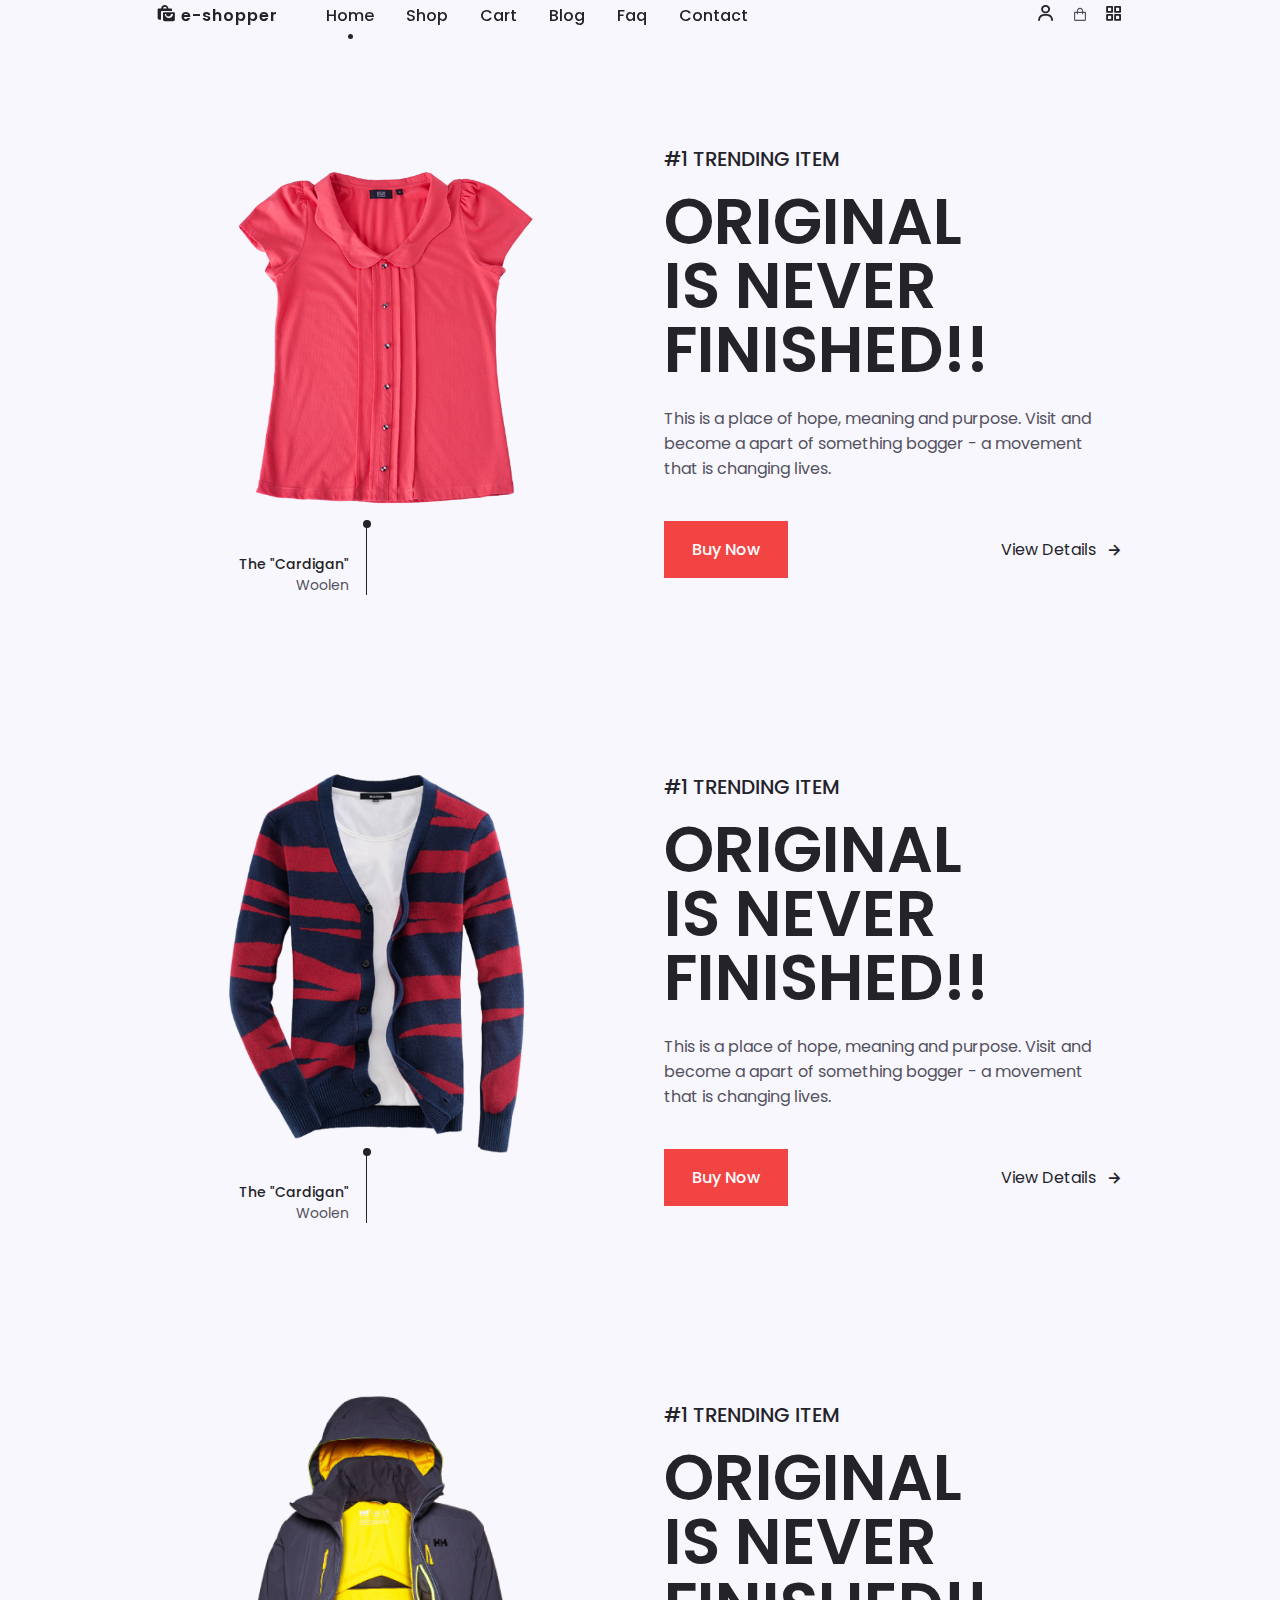
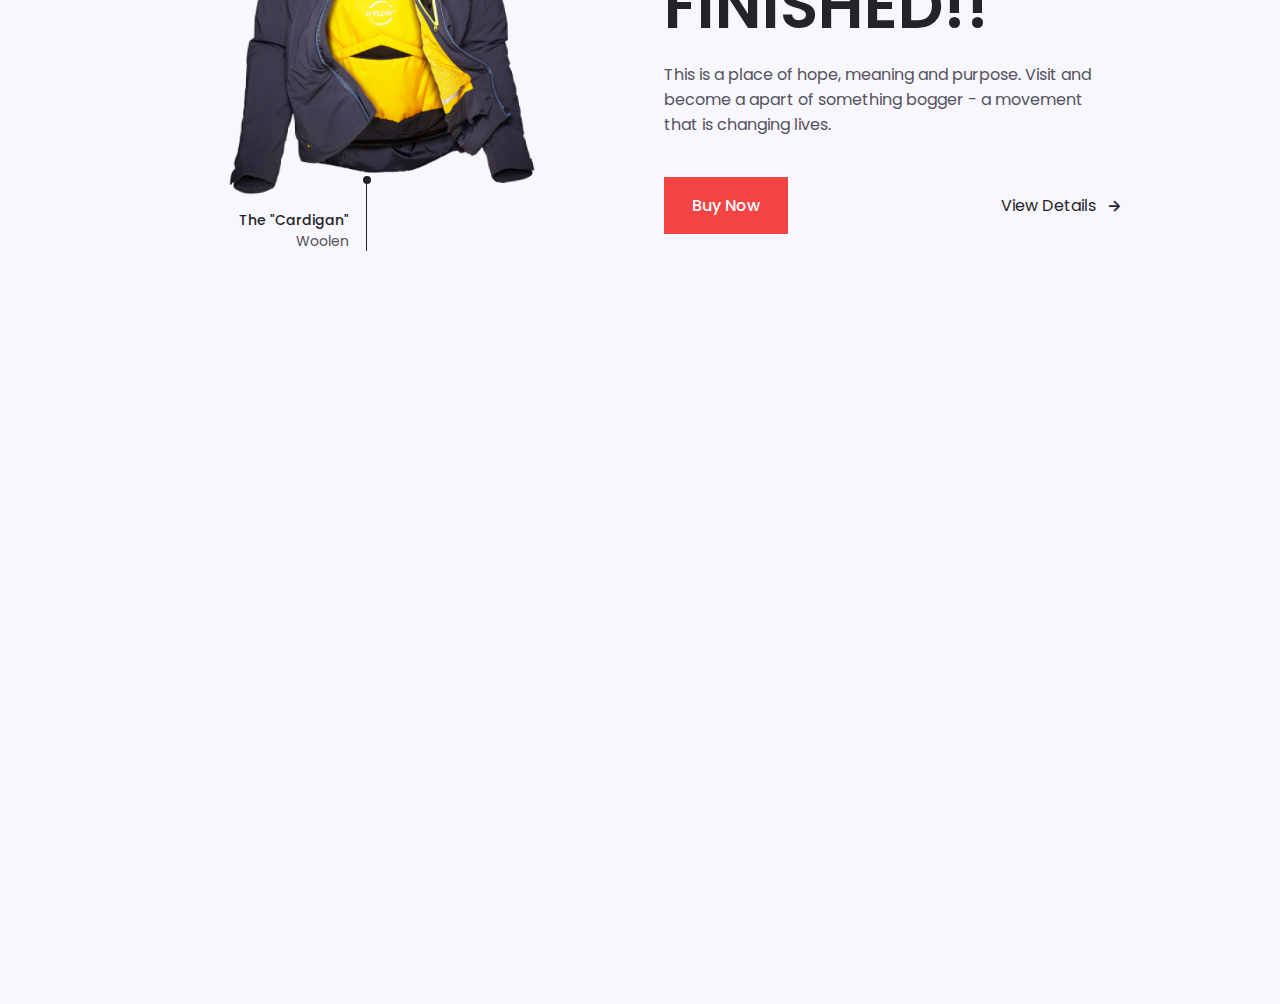
==== index.html @ 01d01595 "Initial commit" ====
<!DOCTYPE html>
<html lang="en">
<head>
    <meta charset="UTF-8">
    <meta http-equiv="X-UA-Compatible" content="IE=edge">
    <meta name="viewport" content="width=device-width, initial-scale=1.0">

    <!--=============== BOXICONS ===============-->
    <link rel="stylesheet" href="https://cdn.jsdelivr.net/npm/boxicons@latest/css/boxicons.min.css">

    <!--=============== SWIPER CSS ===============-->
    <link rel="stylesheet" href="./css/swiper-bundle.min.css">

    <!--=============== CSS ===============-->
    <link rel="stylesheet" href="css/style.css">
    <link rel="stylesheet" href="css/colors/color-1.css">

    <title>Responsive e-commerce website - Crypticalcoder</title>
</head>
<body>
    <!--=============== HEADER ===============-->
    <header class="header" id="header">
        <nav class="nav container">
            <a href="index.html" class="nav__logo">
                <i class="bx bxs-shopping-bags nav__logo-icon"></i> e-shopper
            </a>

            <div class="nav__menu" id="nav-menu">
                <ul class="nav__list">
                    <li class="nav__item">
                        <a href="index.html" class="nav__link active-link">Home</a>
                    </li>

                    <li class="nav__item">
                        <a href="shop.html" class="nav__link">Shop</a>
                    </li>

                    <li class="nav__item">
                        <a href="cart.html" class="nav__link">Cart</a>
                    </li>

                    <li class="nav__item">
                        <a href="blog.html" class="nav__link">Blog</a>
                    </li>

                    <li class="nav__item">
                        <a href="faq.html" class="nav__link">Faq</a>
                    </li>

                    <li class="nav__item">
                        <a href="contact.html" class="nav__link">Contact</a>
                    </li>
                </ul>
            </div>

            <div class="nav__btns">
                <div class="login__toggle" id="Login-toggle">
                    <i class="bx bx-user"></i>
                </div>

                <div class="login__shop" id="cart-shop">
                    <i class="bx bx-shopping-bag"></i>
                </div>

                <div class="nav__toggle" id="nav-toggle">
                    <i class="bx bx-grid-alt"></i>
                </div>
            </div>
        </nav>
    </header>

    <!--=============== CART ===============-->
    <div class="cart" id="cart">
        <i class="bx bx-x cart__close"></i>
        
        <h2 class="cart__title-center">My Cart</h2>

        <div class="cart__container">
            <article class="cart__card">
                <div class="cart__box">
                    <img src="./assets/img/cart-1.png" alt="" class="cart__img">
                </div>

                <div class="cart__details">
                    <h3 class="cart__title">Windbreaker</h3>
                    <span class="cart__price">$12</span>

                    <div class="cart__amount">
                        <div class="cart__amount-content">
                            <span class="cart__amount-box">
                                <i class="bx bx-minus"></i>
                            </span>

                            <span class="cart__amount-number">1</span>

                            <span class="cart__amount-box">
                                <i class="bx bx-minus"></i>
                            </span>
                        </div>

                        <i class="bx bx-trash-alt cart__amount-trash"></i>
                    </div>
                </div>
            </article>

            <article class="cart__card">
                <div class="cart__box">
                    <img src="./images/slide-2.png" alt="" class="cart__img">
                </div>

                <div class="cart__details">
                    <h3 class="cart__title">Cardigan Hoodie</h3>
                    <span class="cart__price">$16</span>

                    <div class="cart__amount">
                        <div class="cart__amount-content">
                            <span class="cart__amount-box">
                                <i class="bx bx-minus"></i>
                            </span>

                            <span class="cart__amount-number">1</span>

                            <span class="cart__amount-box">
                                <i class="bx bx-minus"></i>
                            </span>
                        </div>

                        <i class="bx bx-trash-alt cart__amount-trash"></i>
                    </div>
                </div>
            </article>

            <article class="cart__card">
                <div class="cart__box">
                    <img src="images/cart-3.png" alt="" class="cart__img">
                </div>

                <div class="cart__details">
                    <h3 class="cart__title">Cartoon</h3>
                    <span class="cart__price">$10</span>

                    <div class="cart__amount">
                        <div class="cart__amount-content">
                            <span class="cart__amount-box">
                                <i class="bx bx-minus"></i>
                            </span>

                            <span class="cart__amount-number">1</span>

                            <span class="cart__amount-box">
                                <i class="bx bx-minus"></i>
                            </span>
                        </div>

                        <i class="bx bx-trash-alt cart__amount-trash"></i>
                    </div>
                </div>
            </article>
        </div>

        <div class="cart__prices">
            <span class="cart__prices-item">3 item</span>
            <span class="cart__prices-total">$38</span>
        </div>
    </div>

    <!--=============== LOGIN ===============-->
    <div class="login" id="login">
        <i class="bx bx-x login__close" id="login-close"></i>

        <h2 class="login__title">Login</h2>

        <form action="" class="login__form grid">
            <div class="login__content">
                <label for="" class="login__label">Email</label>
                <input type="email" class="login__input">
            </div>

            <div class="login__content">
                <label for="" class="login__label">Password</label>
                <input type="password" class="login__input">
            </div>

            <div>
                <a href="" class="button">Sign in</a>
            </div>

            <div>
                <p class="signup">Not a Member? <a href="registration.html">Sign up now</a></p>
            </div>
        </form>
    </div>

    <!--=============== MAIN ===============-->
    <main class="main">
        <!--=============== HOME ===============-->
        <section class="home container">
            <div class="swiper home-swiper">
                <div class="swiper-wrapper">
                    <!-- HOME SWIPER -->
                    <section class="swiper-slide">
                        <div class="home__content grid">
                            <div class="home__group">
                                <img src="./images/slide-1.png" alt="" class="home__img">
                                <div class="home__indicator"></div>

                                <div class="home__details-img">
                                    <h4 class="home__details-title">The "Cardigan"</h4>
                                    <span class="home__details-subtitle">Woolen</span>
                                </div>
                            </div>
                            <div class="home__data">
                                <h3 class="home__subtitle">#1 TRENDING ITEM</h3>
                                <h1 class="home__title">ORIGINAL <br>IS NEVER <br> FINISHED!!</h1>
                                <p class="home__description">This is a place of hope, meaning and purpose. Visit and become a apart of something bogger - a movement that is changing lives.</p>

                                <div class="home__buttons">
                                    <a href="details.html" class="button">Buy Now</a>
                                    <a href="details.html" class="button--link button--flex">View Details <i class="bx bx-right-arrow-alt button__icon"></i></a>
                                </div>
                            </div>
                        </div>
                    </section>

                    <section class="swiper-slide">
                      <div class="home__content grid">
                          <div class="home__group">
                              <img src="./images/slide-2.png" alt="" class="home__img">
                              <div class="home__indicator"></div>

                              <div class="home__details-img">
                                  <h4 class="home__details-title">The "Cardigan"</h4>
                                  <span class="home__details-subtitle">Woolen</span>
                              </div>
                          </div>
                          <div class="home__data">
                              <h3 class="home__subtitle">#1 TRENDING ITEM</h3>
                              <h1 class="home__title">ORIGINAL <br>IS NEVER <br> FINISHED!!</h1>
                              <p class="home__description">This is a place of hope, meaning and purpose. Visit and become a apart of something bogger - a movement that is changing lives.</p>

                              <div class="home__buttons">
                                  <a href="details.html" class="button">Buy Now</a>
                                  <a href="details.html" class="button--link button--flex">View Details <i class="bx bx-right-arrow-alt button__icon"></i></a>
                              </div>
                          </div>
                      </div>
                  </section>

                  <section class="swiper-slide">
                    <div class="home__content grid">
                        <div class="home__group">
                            <img src="./images/slide-3.png" alt="" class="home__img">
                            <div class="home__indicator"></div>

                            <div class="home__details-img">
                                <h4 class="home__details-title">The "Cardigan"</h4>
                                <span class="home__details-subtitle">Woolen</span>
                            </div>
                        </div>
                        <div class="home__data">
                            <h3 class="home__subtitle">#1 TRENDING ITEM</h3>
                            <h1 class="home__title">ORIGINAL <br>IS NEVER <br> FINISHED!!</h1>
                            <p class="home__description">This is a place of hope, meaning and purpose. Visit and become a apart of something bogger - a movement that is changing lives.</p>

                            <div class="home__buttons">
                                <a href="details.html" class="button">Buy Now</a>
                                <a href="details.html" class="button--link button--flex">View Details <i class="bx bx-right-arrow-alt button__icon"></i></a>
                            </div>
                        </div>
                    </div>
                </section>
                </div>
              </div>
        </section>

        <!--=============== DISCOUNT ===============-->
        <section class="discount section">

        </section>

        <!--=============== NEW ARRIVALS ===============-->
        <section class="new section">
            
        </section>

        <!--=============== STEPS ===============-->
        <section class="steps section container">
            
        </section>

        <!--=============== NEWSLETTER ===============-->
        <section class="newsletter section">
            
        </section>
    </main>

    <!--=============== FOOTER ===============-->
    <footer class="footer section">
        
    </footer>

    <!--=============== SCROLL UP ===============-->

    <!--=============== STYLE SWITCHER ===============-->

    <!--=============== SWIPER JS ===============-->
    <script src="./js/swiper-bundle.min.js"></script>

    <!--=============== JS ===============-->
    <script src="js/main.js"></script>
</body>
</html>
---- css/style.css ----
/*=============== GOOGLE FONTS ===============*/
@import url('https://fonts.googleapis.com/css2?family=Poppins:wght@400;500;600;900&display=swap');

/*=============== VARIABLES CSS ===============*/
:root {
    --header-height: 3.5rem;

    /*========== Colors ==========*/
    --title-color: hsl(250, 8%, 15%);
    --text-color: hsl(250, 8%, 35%);
    --body-color: hsl(250, 60%, 98%);
    --container-color: #fff;
    --shadow: hsla(0, 0%, 15%, .1);
    --scroll-bar-color: hsl(250, 12%, 90%);
    --scroll-thumb-color: hsl(250, 12%, 80%);

    /*========== Font and typography ==========*/
    --body-font: 'Poppins', sans-serif;
    --biggest-font-size: 4rem;
    --h1-font-size: 2.25rem;
    --h2-font-size: 1.5rem;
    --h3-font-size: 1.25rem;
    --normal-font-size: 1rem;
    --small-font-size: .875rem;
    --smaller-font-size: .813rem;

    /*========== Font weight ==========*/
    --font-medium: 500;
    --font-bold: 600;

    /*========== Margenes Bottom ==========*/
    --mb-0-5: .5rem;
    --mb-0-75: .75rem;
    --mb-1: 1rem;
    --mb-1-5: 1.5rem;
    --mb-2: 2rem;
    --mb-2-5: 2.5rem;
    --mb-3: 3rem;

    /*========== z index ==========*/
    --z-tooltip: 10;
    --z-fixed: 100;
}

/* Responsive typography */
@media screen and (max-width: 992px) {
    :root {
        --biggest-font-size: 2rem;
        --h1-font-size: 1.5rem;
        --h2-font-size: 1.25rem;
        --h3-font-size: 1rem;
        --normal-font-size: .938rem;
        --small-font-size: .813rem;
        --smaller-font-size: .75rem;
    }
}

/*=============== BASE ===============*/
* {
    box-sizing: border-box;
    margin: 0;
    padding: 0;
}

html {
    scroll-behavior: smooth;
}

body,
button,
input {
    font-family: var(--body-font);
    font-size: var(--normal-font-size);
}

body {
    background-color: var(--body-color);
    color: var(--text-color);
}

h1, h2, h3, h4 {
    color: var(--title-color);
    font-weight: var(--font-medium);
}

ul {
    list-style: none;
}

a {
    text-decoration: none;
}

img {
    max-width: 100%;
    height: auto;
}

button {
    cursor: pointer;
}

button,
input {
    border: none;
    outline: none;
}

/*=============== REUSABLE CSS CLASSES ===============*/
.section {
    padding: 7rem 0 2rem;
}

.section__title,
.breadcrumb__title {
    font-size: var(--h1-font-size);
}

.section__title,
.breadcrumb__subtitle {
    margin-bottom: var(--mb-3);
}

.section__title,
.breadcrumb__title,
.breadcrumb__subtitle {
    text-align: center;
}

/*=============== LAYOUT ===============*/
.container {
    max-width: 968px;
    margin-left: auto;
    margin-right: auto;
}

.grid {
    display: grid;
}

/*=============== HEADER SECTION ===============*/
.header {
    width: 100%;
    background:transparent;
    position: fixed;
    top: 0;
    left: 0;
    z-index: var(--z-fixed);
}

/*=============== NAV ===============*/
.nav {
    height: calc(var --header-height) + 1.5rem;
    display: flex;
    justify-content: space-between;
    align-items: center;
    column-gap: 3rem;
}
.login__toggle,
.nav__logo,
.nav__toggle,
.nav__shop {
    color: var(--title-color);
}
.nav__logo {
    text-transform: lowercase;
    font-weight: var(--font-bold);
    letter-spacing: 1px;
    display: inline-flex;
    column-gap: .25rem;
}
.nav__logo-icon {
    font-size: 1.25rem;
}
.nav__btns {
    display: flex;
    align-items: center;
    column-gap: 1rem;
    margin-left: auto;
}
.nav__toggle,
.login__toggle,
.nav__shop {
    font-size: 1.25rem;
    cursor: pointer;
}
.nav__list {
    display: flex;
    align-items: center;
    column-gap: 2rem;
}
.nav__link {
    color: var(--title-color);
    font-weight: var(--font-medium);
    font-size: var(--normal-font-size);
}
.nav__link:hover {
    color: var(--first-color);
    
}

/* Change background header */


/* Active link */
.active-link {
    position: relative;
}
.active-link::before {
    content: "";
    position: absolute;
    bottom: -.75rem;
    left: 45%;
    width: 5px;
    height: 5px;
    background: var(--title-color);
    border-radius: 50%;
}

/*=============== MAIN ===============*/
/*========== HOME SECTION ==========*/
.home__content {
    padding: 9rem 0 2rem;
    grid-template-columns: repeat(2, 1fr);
    column-gap: 3rem;
}
.home__group {
    display: grid;
    position: relative;
    padding-top: 2rem;
}
.home__img {
    height: 420px;
    transform: translateY(-3rem);
    justify-self: center;
}

.home__indicator {
    width: 8px;
    height: 8px;
    background: var(--title-color);
    border-radius: 50%;
    position: absolute;
    bottom: 15%;
    left: 45%;
}
.home__indicator::after {
    content: "";
    position: absolute;
    width: 1px;
    height: 75px;
    background: var(--title-color);
    top: 0;
    right: 45%;
}

.home__details-img {
    position:absolute;
    bottom: 0;
    right:58%;
}
.home__details-title,
.home__details-subtitle {
    display: block;
    font-size: var(--small-font-size);
    text-align: right;
}
.home__subtitle {
    font-size: var(--h3-font-size);
    text-transform: uppercase;
    margin-bottom: var(--mb-1);
}

.home__title {
    font-size: var(--biggest-font-size);
    font-weight: var(--font-bold);
    line-height: 100%;
    margin-bottom: var(--mb-1-5);
}

.home__description {
    margin-bottom: var(--mb-2-5);
    padding-right: 2rem;
}

.home__buttons {
    display: flex;
    justify-content: space-between;
}
/* Swiper Class */



/*=============== BUTTONS ===============*/
.button {
    display: inline-block;
    background: var(--first-color);
    color: #fff;
    padding: 1rem 1.75rem;
    font-weight: var(--font-medium);
    transition: .3s;
}

.button:hover {
    background: var(--first-color-alt);
}
.button__icon {
    font-size: 1.25rem;
}

.button--link {
    color: var(--title-color);
}
.button--flex {
    display: inline-flex;
    align-items: center;
    column-gap: .5rem;
}

/*========== DISCOUNT SECTION ==========*/



/*========== NEW ARRIVALS SECTION ==========*/


/*========== STEPS SECTION ==========*/


/*========== NEWSLETTER SECTION ==========*/


/*=============== SHOP PAGE ===============*/


/*=============== PAGINATION ===============*/


/*=============== DETAILS PAGE ===============*/


/*=============== ABOUT PAGE ===============*/


/*=============== BLOG PAGE ===============*/


/*=============== CART PAGE ===============*/


/*=============== FAQ PAGE ===============*/


/*Rotate icon, change color of titles and background*/


/*=============== REGISTRATION PAGE ===============*/


/*=============== CONTACT PAGE ===============*/


/*=============== FOOTER ===============*/


/*=============== SCROLL UP ===============*/


/* Show Scroll Up*/


/*=============== SCROLL BAR ===============*/


/*=============== LOGIN ===============*/
.login {
    position: fixed;
    background-color: var(--body-color);
    z-index: var(--z-fixed);
    width: 420px;
    box-shadow: -2px 0 4px var(--shadow);
    height: 100%;
    top: 0;
    right: -100%;
    padding: 3.5rem 2rem;
    transition: .4s;
}

.login__title-center {
    font-size: var(--h2-font-size);
    text-align: center;
    margin-bottom:var(--mb-3) ;
}

.login__close {
    font-size: 2rem;
    color: var(--title-color);
    position: absolute;
    top: 1.25rem;
    right: .9rem;
    cursor: pointer;
}

.login__form {
    row-gap: 1.5rem;
}
.login__content {
    background: var(--container-color);
    border-radius: .5rem;
    padding: .75rem 1rem .25rem;
}

.login__label {
    font-size: var(--small-font-size);
    color: var(--title-color);
}

.login__input {
    width: 100%;
    background: var(--container-color);
    color: var(--text-color);
    font-size: var(--normal-font-size);
    padding: .25rem .5rem .5rem 0;
}

.signup {
    color: var(--title-color);
    font-size: var(--small-font-size);
    font-weight: var(--font-medium);
}

.signup a {
    color:var(--first-color);
}
/* Show login */
.show-login {
    right: 0;
}
/*=============== CART ===============*/
.cart {
    position: fixed;
    background-color: var(--body-color);
    z-index: var(--z-fixed);
    width: 420px;
    box-shadow: -2px 0 4px var(--shadow);
    height: 100%;
    top: 0;
    right: -100%;
    padding: 3.5rem 2rem;
    transition: .4s;
}

.cart__title-center {
    font-size: var(--h2-font-size);
    text-align: center;
    margin-bottom:var(--mb-3) ;
}

.cart__close {
    font-size: 2rem;
    color: var(--title-color);
    position: absolute;
    top: 1.25rem;
    right: .9rem;
    cursor: pointer;
}

.cart__container {
    display: grid;
    row-gap: 1.5rem;
}

.cart__card {
    display: flex;
    align-items: center;
    column-gap: 1rem;
}

.cart__box {
    background-color: var(--container-color);
    padding: .75rem 1.25rem;
    display: flex;
    align-items: center;
}

.card__img {
    width: 85px;
}

.cart__title {
    font-size: var(--normal-font-size);
    margin-bottom: var(--mb-0-5);
}

.cart__price {
    display: block;
    font-size: var(--small-font-size);
    color: var(--first-color);
    margin-bottom: var(--mb-1-5);
}

.cart__amount,
.cart__amount-content {
    display: flex;
    align-items: center;
}
.cart__amount {
    column-gap: 3rem;
}
.cart__amount-content {
    column-gap: 1rem;
}

.cart__amount-box {
    display: inline-flex;
    padding: .25rem;
    background: var(--container-color);
    cursor: pointer;
}

.cart__amount-trash {
    font-size: 1.15rem;
    color: var(--first-color);
    cursor: pointer; 
}

.cart__prices {
    margin-top: 6rem;
    display: flex;
    align-items: center;
    justify-content: space-between;
}

.cart__prices-item,
.cart__prices-total {
    color: var(--title-color);
}

.cart__prices-item{
    font-size: var(--small-font-size);
}
.cart__prices-total{
    font-size: var(--h3-font-size);
    font-weight:var(--font-medium) ;
}
/* Show cart */
.show-cart {
    right: 0;
}

/*=============== LIGHTBOX ===============*/


/* lightbox open */


/* lightbox open animation */


/*=============== STYLE SWITCHER ===============*/


/* Style switcher open */


/* Active theme color */


/*=============== BREAKPOINTS ===============*/
/* For large devices */
@media screen and (max-width: 1200px) {}

@media screen and (max-width: 992px) {}

/* For medium devices */
@media screen and (max-width: 767px) {}

@media screen and (max-width: 576px) {}

/* For small devices */
@media screen and (max-width: 320px) {}
---- css/colors/color-1.css ----
:root
{
    --hue: 0;
    --first-color: hsl(var(--hue), 88%, 61%);
    --first-color-alt: hsl(var(--hue), 88%, 58%)
}
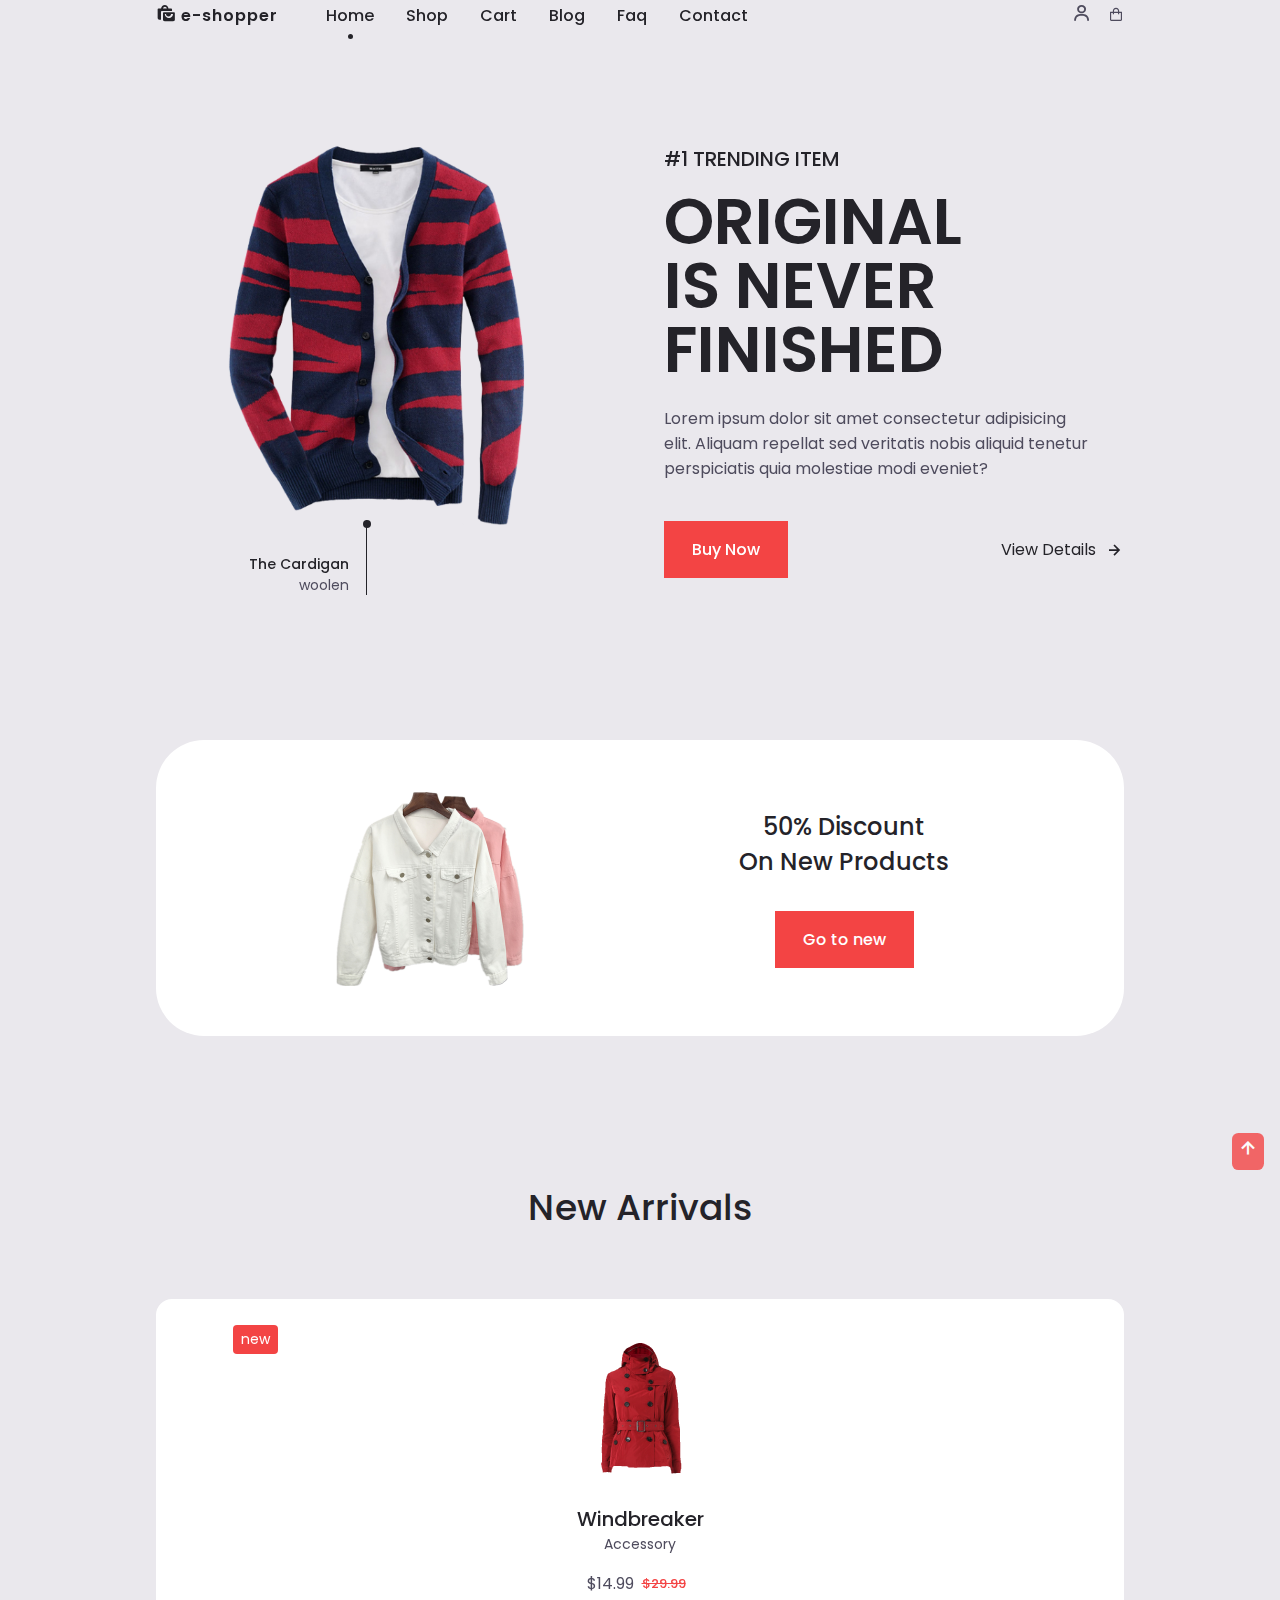
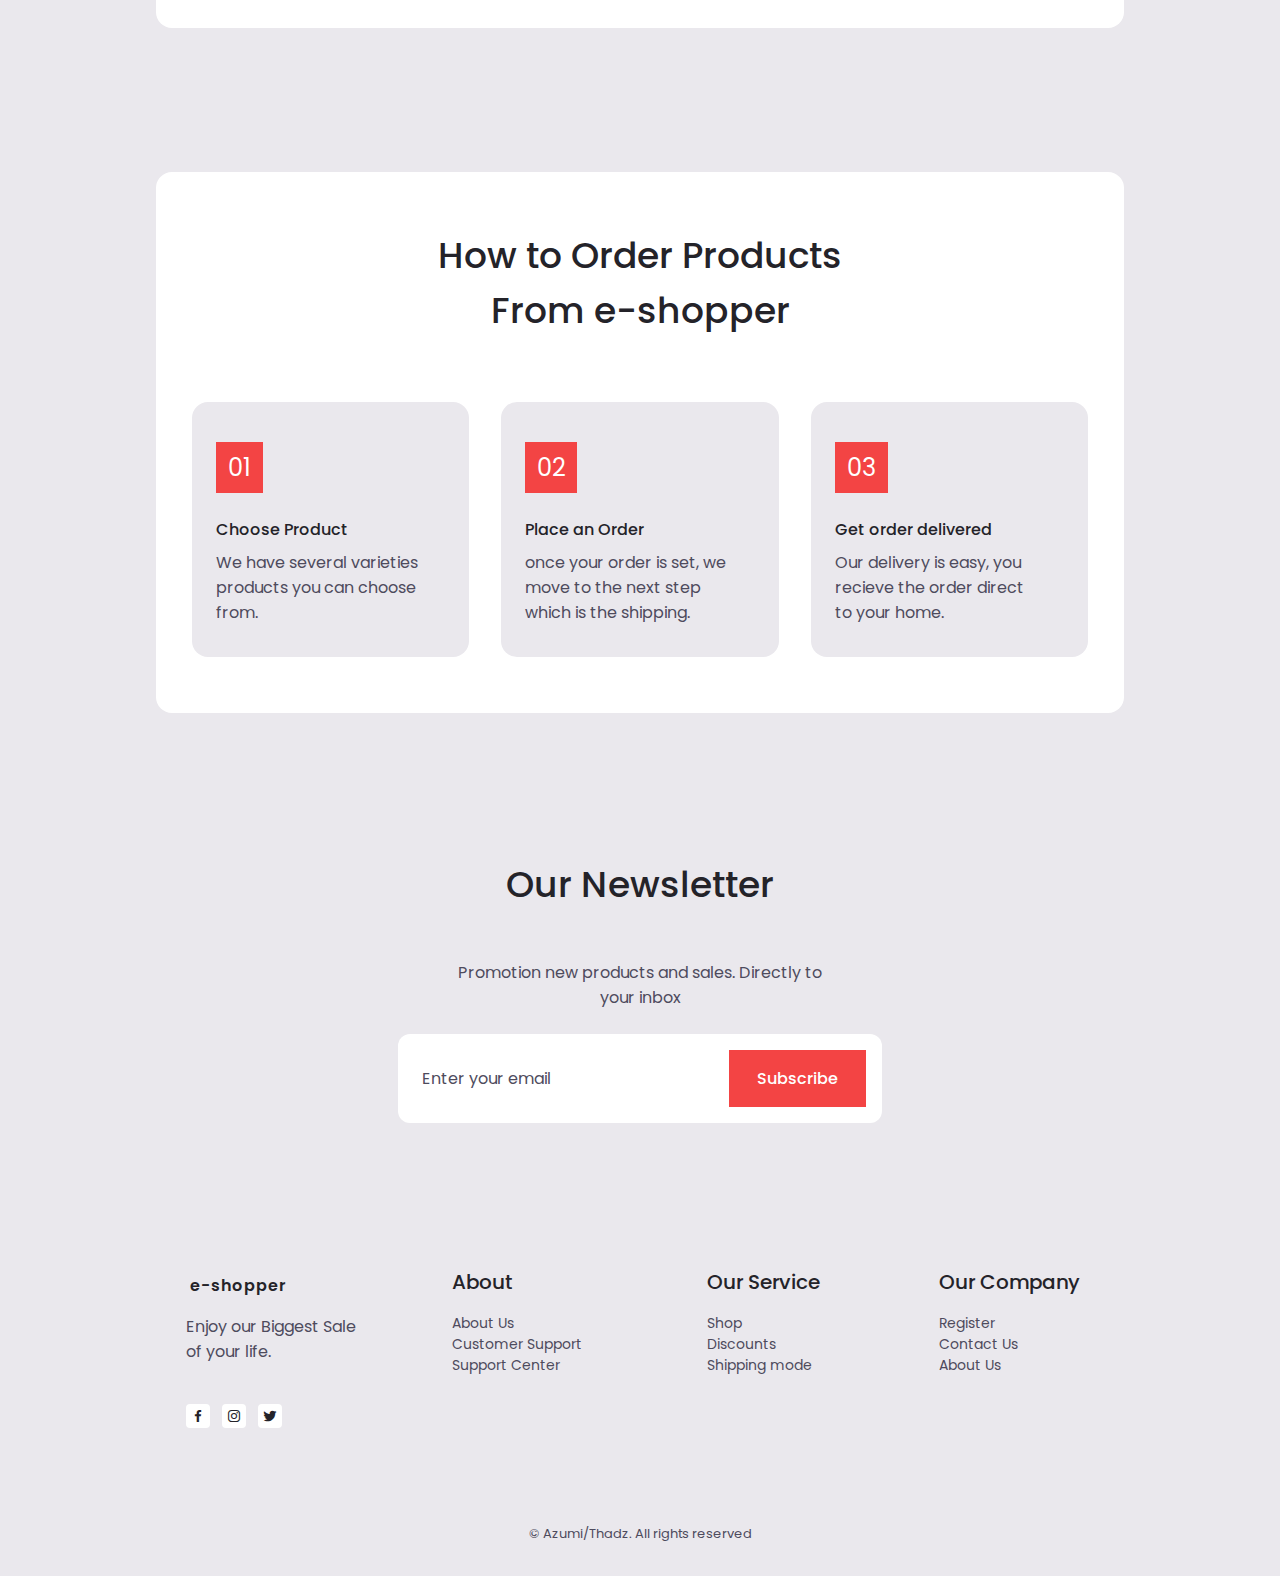
==== commit 90156163: "faq" ====
--- a/index.html
+++ b/index.html
@@ -9,7 +9,7 @@
     <link rel="stylesheet" href="https://cdn.jsdelivr.net/npm/boxicons@latest/css/boxicons.min.css">
 
     <!--=============== SWIPER CSS ===============-->
-    <link rel="stylesheet" href="./css/swiper-bundle.min.css">
+    <link rel="stylesheet" href="https://cdn.jsdelivr.net/npm/swiper@8/swiper-bundle.min.css">
 
     <!--=============== CSS ===============-->
     <link rel="stylesheet" href="css/style.css">
@@ -51,10 +51,14 @@
                         <a href="contact.html" class="nav__link">Contact</a>
                     </li>
                 </ul>
+
+                <div class="nav__close" id="nav-close">
+                    <i class="bx bx-x"></i>
+                </div>
             </div>
 
             <div class="nav__btns">
-                <div class="login__toggle" id="Login-toggle">
+                <div class="login__toggle" id="login-button">
                     <i class="bx bx-user"></i>
                 </div>
 
@@ -71,14 +75,14 @@
 
     <!--=============== CART ===============-->
     <div class="cart" id="cart">
-        <i class="bx bx-x cart__close"></i>
+        <i class="bx bx-x cart__close" id="cart-close"></i>
         
         <h2 class="cart__title-center">My Cart</h2>
 
         <div class="cart__container">
             <article class="cart__card">
                 <div class="cart__box">
-                    <img src="./assets/img/cart-1.png" alt="" class="cart__img">
+                    <img src="./images/cart-1.png" alt="" class="cart__img">
                 </div>
 
                 <div class="cart__details">
@@ -105,7 +109,7 @@
 
             <article class="cart__card">
                 <div class="cart__box">
-                    <img src="./images/slide-2.png" alt="" class="cart__img">
+                    <img src="./images/cart-2.png" alt="" class="cart__img">
                 </div>
 
                 <div class="cart__details">
@@ -197,7 +201,33 @@
         <section class="home container">
             <div class="swiper home-swiper">
                 <div class="swiper-wrapper">
-                    <!-- HOME SWIPER -->
+                    <!-- Home Swipper -->
+                    <section class="swiper-slide">
+                        <div class="home__content grid">
+                            <div class="home__group">
+                                <img src="./images/slide-2.png" alt="" class="home__img">
+                                <div class="home__indicator"></div>
+
+                                <div class="home__details-img">
+                                    <h4 class="home__details-title">The Cardigan</h4>
+                                    <span class="home__details-subtitle">woolen</span>
+                                </div>
+                            </div>
+
+                            <div class="home__data">
+                                <h3 class="home__subtitle">#1 TRENDING ITEM</h3>
+                                <h1 class="home__title">ORIGINAL <br>IS NEVER <br> FINISHED</h1>
+                                <p class="home__description">Lorem ipsum dolor sit amet consectetur adipisicing elit. Aliquam repellat sed veritatis nobis aliquid tenetur perspiciatis quia molestiae modi eveniet?</p>
+
+                                <div class="home__buttons">
+                                    <a href="details.html" class="button">Buy Now</a>
+                                    <a href="details.html" class="button--link button--flex">View Details <i class="bx bx-right-arrow-alt button__icon"></i></a>
+                                </div>
+                            </div>
+                        </div>
+                    </section>
+
+                    <!-- Home Swipper 3 -->
                     <section class="swiper-slide">
                         <div class="home__content grid">
                             <div class="home__group">
@@ -205,14 +235,14 @@
                                 <div class="home__indicator"></div>
 
                                 <div class="home__details-img">
-                                    <h4 class="home__details-title">The "Cardigan"</h4>
-                                    <span class="home__details-subtitle">Woolen</span>
+                                    <h4 class="home__details-title">Jurry</h4>
+                                    <span class="home__details-subtitle">zipper</span>
                                 </div>
                             </div>
                             <div class="home__data">
                                 <h3 class="home__subtitle">#1 TRENDING ITEM</h3>
-                                <h1 class="home__title">ORIGINAL <br>IS NEVER <br> FINISHED!!</h1>
-                                <p class="home__description">This is a place of hope, meaning and purpose. Visit and become a apart of something bogger - a movement that is changing lives.</p>
+                                <h1 class="home__title">ORIGINAL <br>IS NEVER <br> FINISHED</h1>
+                                <p class="home__description">Lorem ipsum dolor sit amet consectetur adipisicing elit. Aliquam repellat sed veritatis nobis aliquid tenetur perspiciatis quia molestiae modi eveniet?</p>
 
                                 <div class="home__buttons">
                                     <a href="details.html" class="button">Buy Now</a>
@@ -222,89 +252,271 @@
                         </div>
                     </section>
 
+                    <!-- Home Swipper 3 -->
                     <section class="swiper-slide">
-                      <div class="home__content grid">
-                          <div class="home__group">
-                              <img src="./images/slide-2.png" alt="" class="home__img">
-                              <div class="home__indicator"></div>
-
-                              <div class="home__details-img">
-                                  <h4 class="home__details-title">The "Cardigan"</h4>
-                                  <span class="home__details-subtitle">Woolen</span>
-                              </div>
-                          </div>
-                          <div class="home__data">
-                              <h3 class="home__subtitle">#1 TRENDING ITEM</h3>
-                              <h1 class="home__title">ORIGINAL <br>IS NEVER <br> FINISHED!!</h1>
-                              <p class="home__description">This is a place of hope, meaning and purpose. Visit and become a apart of something bogger - a movement that is changing lives.</p>
-
-                              <div class="home__buttons">
-                                  <a href="details.html" class="button">Buy Now</a>
-                                  <a href="details.html" class="button--link button--flex">View Details <i class="bx bx-right-arrow-alt button__icon"></i></a>
-                              </div>
-                          </div>
-                      </div>
-                  </section>
-
-                  <section class="swiper-slide">
-                    <div class="home__content grid">
-                        <div class="home__group">
-                            <img src="./images/slide-3.png" alt="" class="home__img">
-                            <div class="home__indicator"></div>
-
-                            <div class="home__details-img">
-                                <h4 class="home__details-title">The "Cardigan"</h4>
-                                <span class="home__details-subtitle">Woolen</span>
-                            </div>
-                        </div>
-                        <div class="home__data">
-                            <h3 class="home__subtitle">#1 TRENDING ITEM</h3>
-                            <h1 class="home__title">ORIGINAL <br>IS NEVER <br> FINISHED!!</h1>
-                            <p class="home__description">This is a place of hope, meaning and purpose. Visit and become a apart of something bogger - a movement that is changing lives.</p>
-
-                            <div class="home__buttons">
-                                <a href="details.html" class="button">Buy Now</a>
-                                <a href="details.html" class="button--link button--flex">View Details <i class="bx bx-right-arrow-alt button__icon"></i></a>
-                            </div>
-                        </div>
-                    </div>
-                </section>
-                </div>
-              </div>
+                        <div class="home__content grid">
+                            <div class="home__group">
+                                <img src="./images/slide-3.png" alt="" class="home__img">
+                                <div class="home__indicator"></div>
+
+                                <div class="home__details-img">
+                                    <h4 class="home__details-title">Jurry</h4>
+                                    <span class="home__details-subtitle">zipper</span>
+                                </div>
+                            </div>
+                            <div class="home__data">
+                                <h3 class="home__subtitle">#1 TRENDING ITEM</h3>
+                                <h1 class="home__title">ORIGINAL <br>IS NEVER <br> FINISHED</h1>
+                                <p class="home__description">Lorem ipsum dolor sit amet consectetur adipisicing elit. Aliquam repellat sed veritatis nobis aliquid tenetur perspiciatis quia molestiae modi eveniet?</p>
+
+                                <div class="home__buttons">
+                                    <a href="details.html" class="button">Buy Now</a>
+                                    <a href="details.html" class="button--link button--flex">View Details <i class="bx bx-right-arrow-alt button__icon"></i></a>
+                                </div>
+                            </div>
+                        </div>
+                    </section>
+                </div>
+                <div class="swiper-pagination"></div>
+            </div>
         </section>
 
         <!--=============== DISCOUNT ===============-->
         <section class="discount section">
-
+            <div class="discount__container container grid">
+                <img src="./images/discount.png" alt="" class="discount__img">
+
+                <div class="discount__data">
+                    <h2 class="discount__title">50% Discount <br>On New Products</h2>
+                    <a href="#" class="button">Go to new</a>
+                </div>
+            </div>
         </section>
 
         <!--=============== NEW ARRIVALS ===============-->
         <section class="new section">
-            
+            <h2 class="section__title"> New Arrivals</h2>
+
+            <div class="new__container container">
+                <div class="swiper new-swiper">
+                    <div class="swiper-wrapper">
+                        <!-- new content 1-->
+                        <div class="new__content swiper-slide">
+                            <div class="new__tag">new</div>
+                            <img src="./images/new-1.png" alt="" class="new__img">
+                            <h3 class="new__title">Windbreaker</h3>
+                            <span class="new__subtitle">Accessory</span>
+
+                            <div class="new__prices">
+                                <span class="new__prices">$14.99</span>
+                                <span class="new__discount">$29.99</span>
+                                <div>
+                                    <a href="details.html" class="button new__button">
+                                        <i class="bx bx-cart-alt new__icon"></i>
+                                    </a>
+                                </div>
+                            </div>
+                        </div>
+                        <!-- new content 2-->
+                        <div class="new__content swiper-slide">
+                            <div class="new__tag">new</div>
+                            <img src="./images/new-2.png" alt="" class="new__img">
+                            <h3 class="new__title">Air Jordan</h3>
+                            <span class="new__subtitle">Accessory</span>
+
+                            <div class="new__prices">
+                                <span class="new__prices">$11.99</span>
+                                <span class="new__discount">$21.99</span>
+                                <div>
+                                    <a href="details.html" class="button new__button">
+                                        <i class="bx bx-cart-alt new__icon"></i>
+                                    </a>
+                                </div>
+                            </div>
+                        </div>
+                        <!-- new content 3-->
+                        <div class="new__content swiper-slide">
+                            <div class="new__tag">new</div>
+                            <img src="./images/new-3.png" alt="" class="new__img">
+                            <h3 class="new__title">fur Jacket</h3>
+                            <span class="new__subtitle">Accessory</span>
+
+                            <div class="new__prices">
+                                <span class="new__prices">$4.99</span>
+                                <span class="new__discount">$9.99</span>
+                                <div>
+                                    <a href="details.html" class="button new__button">
+                                        <i class="bx bx-cart-alt new__icon"></i>
+                                    </a>
+                                </div>
+                            </div>
+                        </div>
+                        <!-- new content 4-->
+                        <div class="new__content swiper-slide">
+                            <div class="new__tag">new</div>
+                            <img src="./images/new-4.png" alt="" class="new__img">
+                            <h3 class="new__title">Fleece Jacket</h3>
+                            <span class="new__subtitle">Accessory</span>
+
+                            <div class="new__prices">
+                                <span class="new__prices">$24.99</span>
+                                <span class="new__discount">$44.99</span>
+                                <div>
+                                    <a href="details.html" class="button new__button">
+                                        <i class="bx bx-cart-alt new__icon"></i>
+                                    </a>
+                                </div>
+                            </div>
+                        </div>
+                        <!-- new content 5-->
+                        <div class="new__content swiper-slide">
+                            <div class="new__tag">new</div>
+                            <img src="./images/new-5.png" alt="" class="new__img">
+                            <h3 class="new__title">nike hoddie</h3>
+                            <span class="new__subtitle">Accessory</span>
+
+                            <div class="new__prices">
+                                <span class="new__prices">$7.99</span>
+                                <span class="new__discount">$14.99</span>
+                                <div>
+                                    <a href="details.html" class="button new__button">
+                                        <i class="bx bx-cart-alt new__icon"></i>
+                                    </a>
+                                </div>
+                            </div>
+                        </div>
+                        <!-- new content 6-->
+                        <div class="new__content swiper-slide">
+                            <div class="new__tag">new</div>
+                            <img src="./images/new-6.png" alt="" class="new__img">
+                            <h3 class="new__title">fleece</h3>
+                            <span class="new__subtitle">Accessory</span>
+
+                            <div class="new__prices">
+                                <span class="new__prices">$5.99</span>
+                                <span class="new__discount">$10.99</span>
+                                <div>
+                                    <a href="details.html" class="button new__button">
+                                        <i class="bx bx-cart-alt new__icon"></i>
+                                    </a>
+                                </div>
+                            </div>
+                        </div>
+                    </div>
+                </div>
+            </div>
         </section>
 
         <!--=============== STEPS ===============-->
         <section class="steps section container">
-            
+            <div class="steps__bg">
+                <h2 class="section__title">How to Order Products <br> From e-shopper</h2>
+
+                <div class="steps__container grid">
+                    <!-- steps card 1-->
+                
+                    <div class="steps__card">
+                        <div class="steps__card-number">01</div>
+                        <h3 class="steps__card-title">Choose Product</h3>
+                        <p class="steps__card-description">
+                            We have several varieties products you can choose from.
+                        </p>
+                    </div>
+                    <!-- steps card 2-->
+                    <div class="steps__card">
+                        <div class="steps__card-number">02</div>
+                        <h3 class="steps__card-title">Place an Order</h3>
+                        <p class="steps__card-description">
+                            once your order is set, we move to the next step  which is the shipping.
+                        </p>
+                    </div>
+                    <!-- steps card 3-->
+                    <div class="steps__card">
+                        <div class="steps__card-number">03</div>
+                        <h3 class="steps__card-title">Get order delivered</h3>
+                        <p class="steps__card-description">
+                            Our delivery is easy, you recieve the order direct to your home.
+                        </p>
+                    </div>
+                </div>
+            </div>
         </section>
 
         <!--=============== NEWSLETTER ===============-->
         <section class="newsletter section">
-            
+            <div class="newsletter__container container">
+                <h2 class="section__title"> Our Newsletter</h2>
+                <p class="newsletter__description">
+                    Promotion new products and sales. Directly to your inbox
+                </p>
+
+                <form action="" class="newsletter__form">
+                    <input type="text" placeholder="Enter your email" class="newsletter__input">
+                    <button class="button">Subscribe</button>      
+                </form>
+            </div>
         </section>
     </main>
 
     <!--=============== FOOTER ===============-->
     <footer class="footer section">
-        
+        <div class="footer__container container grid">
+            <!-- footer content 1-->
+            <div class="footer__content">
+                <a href="#" class="footer__logo">
+                    <i class="bx bxs shopping-bags footer__logo-icon"></i> e-shopper
+                </a>
+                <p class="footer__description">Enjoy our Biggest Sale <br>of your life.</p>
+
+                <ul class="footer__social">
+                    <a href="" class="footer__social-link"><i class="bx bxl-facebook"></i></a>
+                    <a href="" class="footer__social-link"><i class="bx bxl-instagram"></i></a>
+                    <a href="" class="footer__social-link"><i class="bx bxl-twitter"></i></a>
+                </ul>
+            </div>
+            <!-- footer content 2-->
+            <div class="footer__content">
+                <h3 class="footer__title">About</h3>
+
+                <ul class="footer__link">
+                    <li><a href="" class="footer__link">About Us</a></li>
+                    <li><a href="" class="footer__link">Customer Support</a></li>
+                    <li><a href="" class="footer__link">Support Center</a></li>
+                </ul>
+            </div>
+            <!-- footer content 3-->
+            <div class="footer__content">
+                <h3 class="footer__title">Our Service</h3>
+
+                <ul class="footer__link">
+                    <li><a href="" class="footer__link">Shop</a></li>
+                    <li><a href="" class="footer__link">Discounts</a></li>
+                    <li><a href="" class="footer__link">Shipping mode</a></li>
+                </ul>
+            </div>
+            <!-- footer content 4-->
+            <div class="footer__content">
+                <h3 class="footer__title">Our Company</h3>
+
+                <ul class="footer__link">
+                    <li><a href="" class="footer__link">Register</a></li>
+                    <li><a href="" class="footer__link">Contact Us</a></li>
+                    <li><a href="" class="footer__link">About Us<a></li>
+                </ul>
+            </div>
+        </div>
+        <span class="footer__copy">&#169; Azumi/Thadz. All rights reserved</span>
     </footer>
 
     <!--=============== SCROLL UP ===============-->
+<a href="#" class="scrollup" id="scroll-up">
+    <i class="bx bx-up-arrow-alt scrollup__icon"></i>
+</a>
 
     <!--=============== STYLE SWITCHER ===============-->
 
     <!--=============== SWIPER JS ===============-->
-    <script src="./js/swiper-bundle.min.js"></script>
+    <script src="https://cdn.jsdelivr.net/npm/swiper@8/swiper-bundle.min.js"></script>
 
     <!--=============== JS ===============-->
     <script src="js/main.js"></script>
--- a/css/style.css
+++ b/css/style.css
@@ -7,10 +7,10 @@
 
     /*========== Colors ==========*/
     --title-color: hsl(250, 8%, 15%);
-    --text-color: hsl(250, 8%, 35%);
-    --body-color: hsl(250, 60%, 98%);
-    --container-color: #fff;
-    --shadow: hsla(0, 0%, 15%, .1);
+    --text-color: hsl(250, 11%, 33%);
+    --body-color: hsl(264, 12%, 92%);
+    --container-color: rgb(255, 255, 255);
+    --shadow: rgba(50, 47, 47, 0.1);
     --scroll-bar-color: hsl(250, 12%, 90%);
     --scroll-thumb-color: hsl(250, 12%, 80%);
 
@@ -156,6 +156,7 @@
     align-items: center;
     column-gap: 3rem;
 }
+.nav__close
 .login__toggle,
 .nav__logo,
 .nav__toggle,
@@ -196,11 +197,28 @@
 }
 .nav__link:hover {
     color: var(--first-color);
-    
-}
-
+}
+.nav__close {
+    font-size: 2rem;
+    position: absolute;
+    top: .9rem;
+    right: 1.25rem;
+    cursor: pointer;
+} 
+.nav__close,
+.nav__toggle {
+    display: none;
+}
+
+/* show menu */
+.show-menu {
+   right: 0; 
+}
 /* Change background header */
-
+.scroll-header {
+    background-color: var(--body-color);
+    box-shadow: var(--shadow);
+}
 
 /* Active link */
 .active-link {
@@ -288,8 +306,19 @@
     justify-content: space-between;
 }
 /* Swiper Class */
-
-
+.swiper-pagination {
+    position: intial;
+    margin-top: var(--mb-2-5);
+}
+.swiper-pagination-bullet  {
+    width: 5px;
+    height: 5px;
+    background: var(--title-color);
+    opacity: 1;
+}
+.swiper-pagination-horizontal.swiper-pagination-bullets .swiper-pagination-bullet {
+    margin: 0 .5rem;
+}
 
 /*=============== BUTTONS ===============*/
 .button {
@@ -318,24 +347,286 @@
 }
 
 /*========== DISCOUNT SECTION ==========*/
-
-
+.discount__container {
+    grid-template-columns: repeat(2, max-content);
+    justify-content: center;
+    align-items: center;
+    column-gap: 7rem;
+    background-color: var(--container-color);
+    padding: 3rem 0;
+    border-radius: 3rem;
+}
+.discount__img {
+    width: 200px;
+}
+.discount__data {
+    padding-left: 6rem;
+    text-align: center;
+}
+.discount__title {
+    font-size: var(--h2-font-size);
+    margin-bottom: var(--mb-2);
+}
 
 /*========== NEW ARRIVALS SECTION ==========*/
-
-
+.new__container {
+    padding-top: 1rem;
+}
+.new__img {
+    width: 150px;
+    margin-bottom: var(--mb-1);
+    transition: .3s;
+}
+.new__content {
+    position: relative;
+    background-color: var(--container-color);
+    width: 310px;
+    padding: 2rem 0;
+    border-radius: 1rem;
+    text-align: center;
+    overflow:hidden;
+}
+.new__tag {
+    position: absolute;
+    top: 8%;
+    left: 8%;
+    background-color: var(--first-color);
+    color: #fff;
+    font-size: var(--small-font-size);
+    padding: .25rem .5rem;
+    border-radius: .25rem;
+}
+
+.new__title {
+    font-size: var(--h3-font-size);
+    font-weight: var(--font-medium);
+}
+.new__subtitle {
+    display: block;
+    font-size: var(--small-font-size);
+    margin-bottom: var(--mb-1);
+}
+.new__prices {
+    display: inline-flex;
+    align-items: center;
+    column-gap: .5rem; 
+}
+.new__price {
+    font-weight: var(--font-medium);
+    color: var(--title-color);
+}
+.new__discount {
+    color: var(--first-color);
+    font-size: var(--smaller-font-size);
+    text-decoration: line-through;
+    font-weight: var(--font-medium);
+}
+.new__button {
+    display: inline-flex;
+    padding: .5rem;
+    border-radius: .25rem .25rem .75rem .25rem;
+    position: absolute;
+    bottom: 0;
+    right: -3rem;
+}
+.new__icon {
+    font-size: 1.25rem;
+}
+.new__content:hover .new__img {
+    transform: translateY(-.5rem);
+}
+.new__content:hover .new__button {
+    right: 0;
+}
 /*========== STEPS SECTION ==========*/
-
-
+.steps__bg {
+    background-color: var(--container-color);
+    padding: 3.5rem 2.25rem;
+    border-radius: 1rem;
+}
+.steps__container {
+    grid-template-columns: repeat(3, 1fr);
+    column-gap: 2rem;
+    padding-top: 1rem;
+}
+.steps__card {
+    background-color: var(--body-color);
+    padding: 2.5rem 3rem 2rem 1.5rem;
+    border-radius: 1rem;
+}
+.steps__card-number {
+    display: inline-block;
+    background:var(--first-color);
+    color: #fff;
+    padding: .5rem .75rem;
+    font-size: var(--h2-font-size);
+    margin-bottom: var(--mb-1-5);
+    transition: .3s;
+}
+.steps__card-title {
+    font-size: var(--normal-font-size);
+    margin-bottom: var(--mb-0-5);
+}
+.steps__card-description {
+    font-size: var(--normal-font-size);
+}
+.steps__card:hover .steps__card-number {
+    transform: translateY(-.25rem);
+}
 /*========== NEWSLETTER SECTION ==========*/
-
-
+.newsletter__container {
+    display: grid;
+    grid-template-columns: .5fr;
+    justify-content: center;
+}
+.newsletter__description {
+    padding: 0 3rem;
+    text-align: center;
+    margin-bottom: var(--mb-1-5);
+}
+.newsletter__form {
+    background-color: var(--container-color);
+    padding: 1rem;
+    display: flex;
+    justify-content: space-between;
+    border-radius: .75rem;
+
+}
+.newsletter__input {
+    width: 70%;
+    padding: 0 .5rem;
+    background: none;
+    color: var(--title-color);
+}
+.newsletter__input::placeholder {
+    color: var(--text-color);
+} 
 /*=============== SHOP PAGE ===============*/
-
-
+.shop__container {
+    grid-template-columns: 1.7fr 3.3fr;
+    column-gap: 1.8rem;
+}
+.sidebar {
+    padding: 1.8rem;
+    background-color: var(--container-color);
+    border-radius: 1rem;
+}
+.filter__title {
+    font-size: var(--h3-font-size);
+    text-transform: uppercase;
+}
+.filter__subtitle {
+    margin: 1.25rem 0 var(--mb-0-5);
+    font-size: var(--normal-font-size);
+}
+.filter {
+    display: flex;
+    align-items: center;
+    margin-bottom: var(--mb-0-5);
+    color: var(--text-color);
+    font-size: var(--small-font-size);
+}
+
+.filter p {
+    flex: 1;
+}
+
+.filter input {
+    margin-right: var(--mb-0-75);
+    cursor: pointer;
+}
+.shop__items {
+    grid-template-columns: repeat(2, 1fr);
+    gap: 1.6rem;
+}
+.shop__content {
+    position: relative;
+    background-color: var(--container-color);
+    padding: 2rem 0;
+    border-radius: 1rem;
+    text-align: center;
+    overflow: hidden;
+}
+.shop__img {
+    width: 150px;
+    margin-bottom: var(--mb-1);
+    transition: .3s;
+}
+.shop__tag {
+    position: absolute;
+    top: 8%;
+    left:8%;
+    background-color: var(--first-color);
+    color: #fff;
+    font-size: var(--small-font-size);
+    padding: .25rem .5rem;
+    border-radius: .25rem;
+}
+.shop__title {
+    font-size: var(--h3-font-size);
+    font-weight: var(--font-medium);
+}
+.shop__subtitle {
+    display: block;
+    font-size: var(--small-font-size);
+    margin-bottom: var(--mb-1);
+}
+.shop__prices {
+    display:inline-flex;
+    align-items: center;
+    column-gap: .5rem;
+}
+.shop__price {
+    font-weight: var(--font-bold);
+    color: var(--title-color);
+}
+.shop__discount {
+    color: var(--first-color);
+    font-size: var(--smaller-font-size);
+    text-decoration: line-through;
+    font-weight: var(--font-medium);
+}
+.shop__button{
+    display: inline-flex;
+    padding: .5rem;
+    border-radius: .25rem .25rem .25rem .25rem;
+    position: absolute;
+    bottom: 0;
+    right: -3rem;
+}
+.shop__icon {
+    font-size: 1.25rem;
+}
+.shop__container:hover .shop__img {
+    transform: translateY(-.5rem);
+}
+.shop__content:hover .shop__button {
+    right: 0;
+}
 /*=============== PAGINATION ===============*/
-
-
+.pagination {
+    display: flex;
+    align-items: center;
+    justify-content: end;
+    column-gap: .8rem;
+    margin-top: var(--mb-2-5);
+    font-size: var(--normal-font-size);
+}
+.pagination span {
+    width: 2.2rem;
+    height: 2.2rem;
+    line-height: 36px;
+    text-align: center;
+    border-radius: 50%;
+    cursor: pointer;
+}
+.pagination .current {
+    background-color: var(--first-color);
+    color: #fff;
+}
+.pagination__icon {
+    font-size: var(--h2-font-size);
+}
 /*=============== DETAILS PAGE ===============*/
 
 
@@ -343,17 +634,95 @@
 
 
 /*=============== BLOG PAGE ===============*/
-
-
+.blog__container {
+    row-gap: 1.8rem;
+}
+.blog__post {
+    grid-template-columns: .8fr 1.2fr;
+    column-gap: 2rem;
+    align-items: center;
+    background-color: var(--container-color);
+    border-radius: 1.2rem;
+    padding: 1.4rem;
+}
+.blog__img {
+    border-radius: .8rem;
+}
+.blog__details {
+    font-size: var(--small-font-size);
+    text-align: justify;
+    margin-bottom: var(--mb-1);
+}
+.blog__title {
+    font-size: var(--h3-font-size);
+    font-weight: var(--font-medium);
+    margin-bottom: var(--mb-0-5);
+}
+.blog__date {
+    font-size: var(--smaller-font-size);
+    color: var(--text-color);
+    margin-bottom: var(--mb-0-75);
+}   
+.read__more {
+    text-align: right;
+}
 /*=============== CART PAGE ===============*/
 
 
 /*=============== FAQ PAGE ===============*/
-
-
+.questions__container {
+    grid-template-columns: repeat(2, 1fr);
+    gap: 1.5rem;
+    align-items: flex-end;
+}
+.questions__group {
+    display: grid;
+    row-gap: 2rem;
+}
+.questions__item-title {
+    font-size: var(--small-font-size);
+    font-weight: var(--font-medium);
+}
+.questions__icon {
+    font-size: 1.25rem;
+    color: var(--title-color);
+}
+.questions__description {
+    font-size: var(--smaller-font-size);
+    padding: 0 3.5rem 2.25rem 2.7rem;
+}
+.questions__header {
+    display: flex;
+    align-items: center;
+    column-gap: .5rem;
+    padding: 1rem;
+    cursor: pointer;
+}
+.questions__content {
+    overflow: hidden;
+    height: 0;
+}
+.questions__item,
+.questions__header,
+.questions__item-title,
+.questions__icon,
+.questions__description,
+.questions__content {
+    transition: .3s;
+}
 /*Rotate icon, change color of titles and background*/
-
-
+.accordion-open .questions__header,
+.accordion-open .questions__content {
+    background-color: var(--first-color);
+}
+.accordion-open .questions__item-title,
+.accordion-open .questions__description,
+.accordion-open .questions__icon {
+    color: #fff;
+}
+.accordion-open .questions__icon {
+    transform: rotate(45deg);
+}
 /*=============== REGISTRATION PAGE ===============*/
 
 
@@ -361,16 +730,106 @@
 
 
 /*=============== FOOTER ===============*/
-
-
+.footer {
+    position: relative;
+    overflow: hidden;
+}
+.footer__container {
+    grid-template-columns: repeat(4, 1fr);
+    justify-items: center;
+    column-gap: 1rem;
+}
+.footer__logo {
+    color: var(--title-color);
+    text-transform: lowercase;
+    font-weight: var(--font-bold);
+    letter-spacing: 1px;
+    display: inline-flex;
+    align-items: center;
+    column-gap: .25rem;
+    margin-bottom: var(--mb-1);
+}
+.footer__logo-icon {
+    font-size: 1.25rem;
+}
+.footer__description {
+    margin-bottom: var(--mb-2-5);
+}
+.footer__social {
+    display: flex;
+    column-gap: .75rem;
+}
+.footer__social-link {
+    display: inline-flex;
+    background: var(--container-color);
+    padding: .25rem;
+    border-radius: .25rem;
+    color: var(--title-color);
+    font-size: 1rem;
+}
+.footer__social-link:hover {
+    background: var(--first-color);
+    color: #fff;
+}
+.footer__title {
+    font-size: var(--h3-font-size);
+    margin-bottom: var(--mb-1);
+}
+.footer__links {
+    display: grid;
+    row-gap: .35rem;
+}
+.footer__link {
+    font-size: var(--small-font-size);
+    color:var(--text-color);
+    transition: .3s;
+}
+.footer__link:hover {
+    color: var(--title-color);
+}
+.footer__copy {
+    display: block;
+    text-align: center;
+    font-size: var(--smaller-font-size);
+    margin-top: 6rem;
+}
 /*=============== SCROLL UP ===============*/
+.scrollup {
+    position: fixed;
+    right: 1rem;
+    bottom: -30%;
+    background: var(--first-color);
+    border-radius: .4rem;
+    padding: .25rem;
+    z-index: var(--z-tooltip);
+    opacity: .8;
+    transition: .4s;
+}
+.scrollup:hover {
+    opacity: 1;
+}
+.scrollup__icon  {
+    font-size: 1.5rem;
+    color: #fff;
+}
 
 
 /* Show Scroll Up*/
+.show-scroll {
+    bottom: 3rem;
+}
 
 
 /*=============== SCROLL BAR ===============*/
-
+::-webkit-scrollbar {
+    width: .60rem;
+    background: var(--scroll-bar-color);
+    border-radius: .5rem;
+}
+::-webkit-scrollbar-thumb {
+    background: var(--scroll-thumb-color);
+    border-radius: .5rem;
+}
 
 /*=============== LOGIN ===============*/
 .login {
@@ -568,14 +1027,266 @@
 
 /*=============== BREAKPOINTS ===============*/
 /* For large devices */
-@media screen and (max-width: 1200px) {}
-
-@media screen and (max-width: 992px) {}
+@media screen and (max-width: 1200px) {
+    .home__img {
+        height: 400px;
+    }
+}
+
+@media screen and (max-width: 992px) {
+    .container {
+        margin-left: var(--mb-1-5);
+        margin-right: var(--mb-1-5);
+    }
+    .section__title {
+        font-size: var(--h2-font-size);
+        margin-bottom:var(--mb-2) ;
+    }
+
+    .home__content {
+        padding: 8rem 0 2rem;
+    }
+    .home__img {
+        height: 300px;
+        transform: translateY(0);
+    }
+    .home__indicator {
+        bottom: initial;
+        left: initial;
+        top: 7rem;
+        right: 2rem;
+    }
+    .home__indicator::after {
+        top: -3rem;
+        height: 48px;
+    }
+    .home__details-img {
+        right: 5rem;
+        bottom: initial;
+    }
+    .home__description {
+        padding-right: 0;
+    }
+    .swiper-pagination {
+        margin-top: var(--mb-2);
+    }
+    .discount__container {
+        column-gap: 3rem;
+    }
+    .new__content {
+        width: 242px;
+        padding: 2rem 0 1.5rem 0;
+    }
+    .new__img {
+        width: 120px;
+    }
+    .new__img,
+    .new__subtitle {
+        margin-bottom: var(--mb-0-5);
+    }
+    .new__title {
+        font-size: var(--normal-font-size);
+    }
+    .steps__bg {
+        padding: 3rem 2rem 2rem;
+    }
+    .steps__container {
+        grid-template-columns: repeat(2, 1fr);
+        row-gap: 2rem;
+
+    }
+    .shop__container {
+        grid-template-columns: 1.6fr 3.4fr;
+    }
+    .shop__content {
+        padding: 2rem 0 1.5rem 0;
+        border-radius: .75rem;
+    }
+    .shop__img {
+        width: 120px;
+    }
+    .shop__img,
+    .shop__subtitle {
+        margin-bottom: var(--mb-0-5);
+    }
+    .shop__title{
+        font-size: var(--normal-font-size);
+    }
+    .questions__group {
+        row-gap: 1.5rem;
+    }
+    .blog__post {
+        column-gap: 1.6rem;
+    }
+    .blog__title {
+        font-size: var(--normal-font-size);
+    }
+    .questions__header {
+        padding: .75rem .5rem;
+    }
+    .questions__description {
+        padding: 0 1.25rem 1.25rem 2.5rem;
+    }
+}
 
 /* For medium devices */
-@media screen and (max-width: 767px) {}
-
-@media screen and (max-width: 576px) {}
+@media screen and (max-width: 767px) {
+    body {
+        margin: var(--header-height) 0 0 0;
+    }
+    .section {
+        padding: 4rem 0 2rem;
+    }
+    .nav {
+        height: var(--header-height);
+    }
+    .nav__menu {
+        position: fixed;
+        background-color: var(--body-color);
+        top: 0;
+        right: 100%;
+        width: 100%;
+        height: 100%;
+        padding: 6rem 2rem 3.5rem;
+        transition: .3s;
+    }
+    .nav__list {
+        flex-direction: column;
+        row-gap: 2rem;
+    }
+    .nav__toggle,
+    .nav__close {
+        display: block;
+
+    }
+    /* show menu */
+.show-menu {
+    right: 0; 
+}
+    .home__content {
+        padding: 0;
+        grid-template-columns: 1fr;
+        row-gap: 1rem;
+    }
+    .home__img {
+        height: 250px;
+    }
+    .home__title {
+        margin-bottom: var(--mb-1);
+    }
+    .home__description {
+        margin-bottom:var(--mb-1-5) ;
+    }
+    .swiper-pagination {
+        margin-top: var(--mb-1-5);
+    }
+    .discount__container {
+        grid-template-columns: 1fr;
+        row-gap: 1.25rem;
+        padding: 2.5rem 0  1.5rem;
+        border-radius: 1rem;
+    }
+    .discount__img {
+        justify-self: center;
+        order: 1;
+    }
+    .discount__data {
+        padding-left: 0;
+    }
+    .newsletter__container {
+        grid-template-columns: .2fr;
+    }
+    .shop__container {
+        grid-template-columns: 520px;
+        justify-content: center;
+        row-gap: 2rem;
+    }
+    .pagination {
+        justify-content: center;
+    }
+    .blog__post {
+        grid-template-columns: repeat(2, 1fr);
+    }
+    .questions__container {
+        grid-template-columns: 1fr;
+    }
+    .footer__container {
+        grid-template-columns: 1fr;
+        row-gap: 2rem;
+        justify-items: start;
+    }
+    .footer__copy {
+        margin-top: 4.5rem;
+    }
+}
+
+@media screen and (max-width: 576px) {
+    .steps__container {
+        grid-template-columns: 1fr;
+    }
+    .steps__bg {
+        padding: 3rem 2rem 2rem;
+    }
+    .newsletter__container {
+        grid-template-columns: 1fr;
+    }
+    .login,
+    .cart {
+        width:100%;
+    }
+    .shop__container {
+    grid-template-columns: .8fr;
+    }
+    .shop__items {
+    grid-template-columns: 1fr;   
+    }
+    .sidebar {
+    padding: 1.25rem 1.4rem;
+    }
+    .pagination span {
+        height: 1.8rem;
+        width: 1.8rem;
+        line-height: 30px;
+    }
+    .pagination {
+        column-gap: .4rem;
+    }
+    .blog__post {
+        grid-template-columns: 1fr;
+        row-gap: .8rem;
+    }
+}
 
 /* For small devices */
-@media screen and (max-width: 320px) {}+@media screen and (max-width: 320px) {
+    .container {
+        margin-left: var(--mb-1);
+        margin-right: var(--mb-1);
+    }
+    .nav {
+        column-gap: 0;
+    }
+    .home__img {
+        height: 200px;
+    }
+    .home__buttons {
+        flex-direction: column;
+        width: max-content;
+        row-gap: 1fr;
+    }
+    .steps__bg {
+        padding: 2rem 3rem;
+    }
+    .steps__card {
+        padding: 1.5rem;
+    }
+    .shop__container {
+        grid-template-columns: 1fr;
+    }
+    .pagination span {
+        font-size: var(--small-font-size);
+    }
+    .blog__post {
+        padding: .8rem;
+    }
+}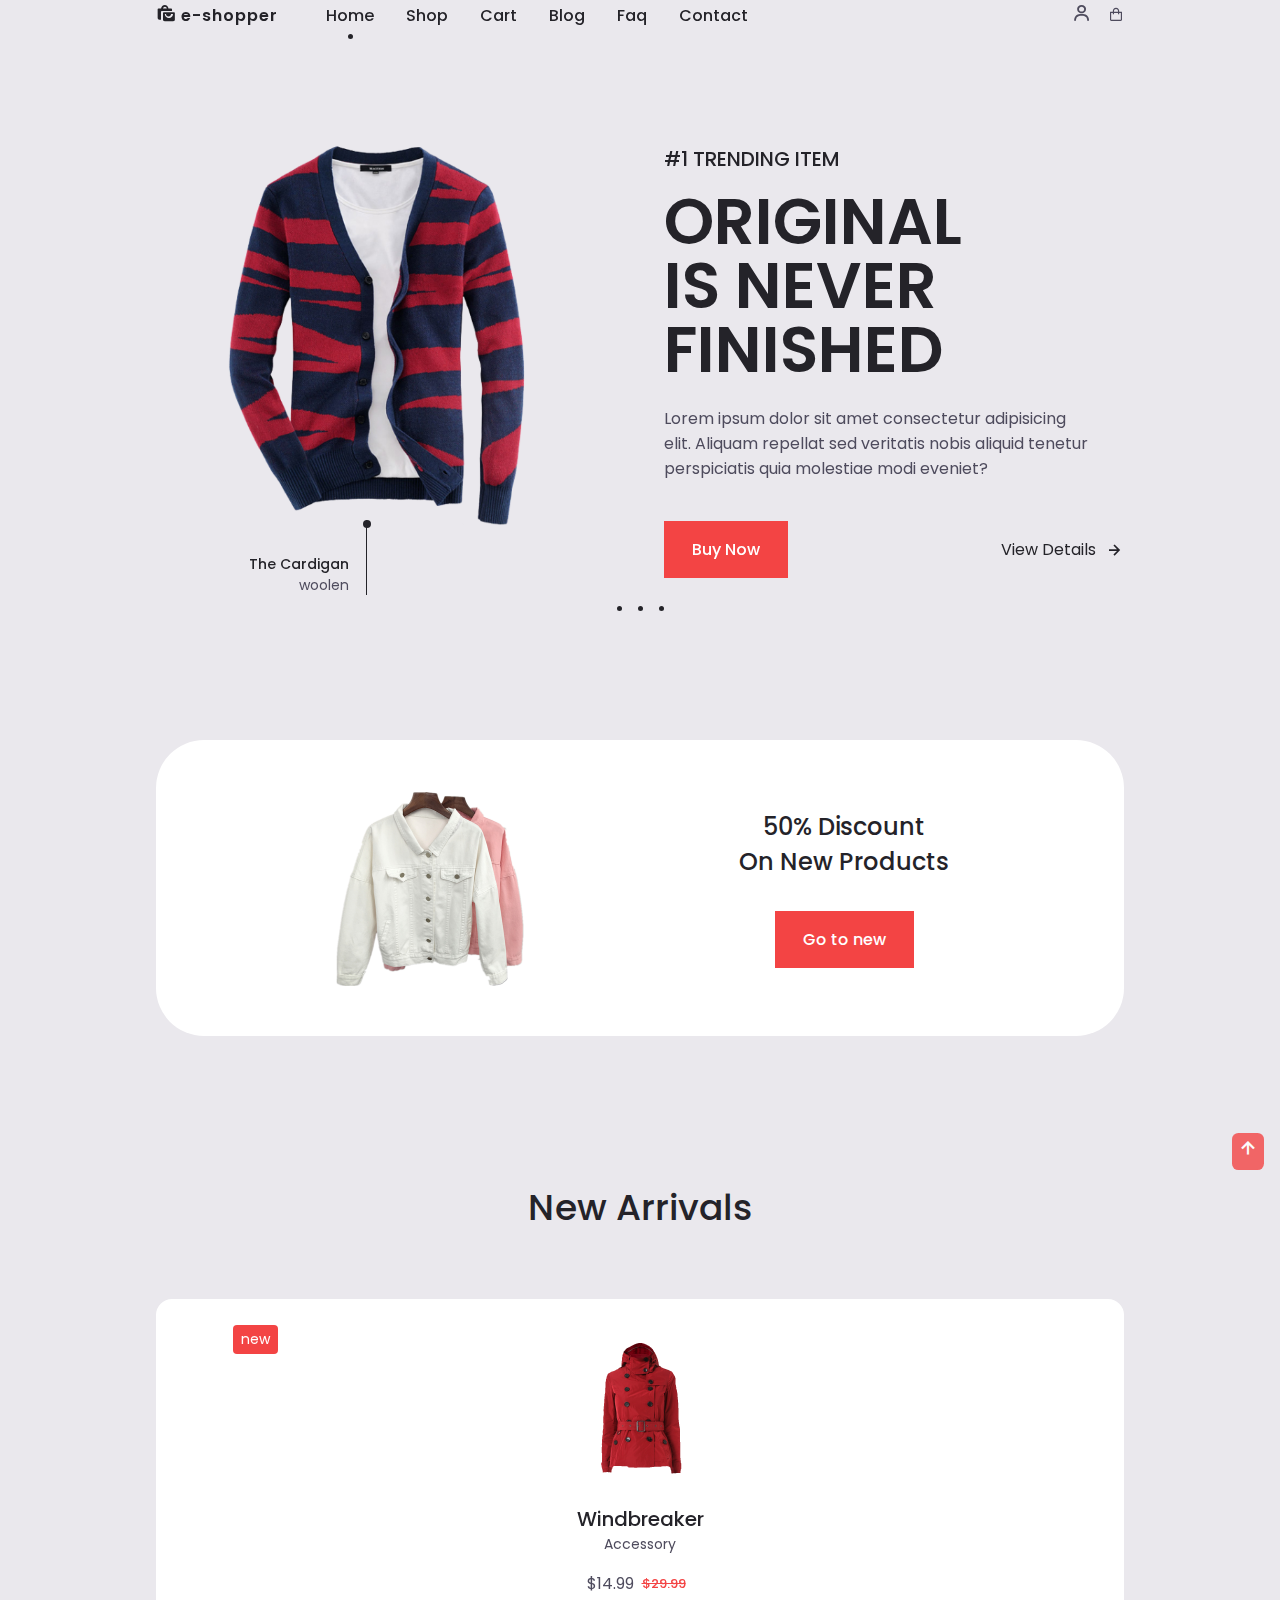
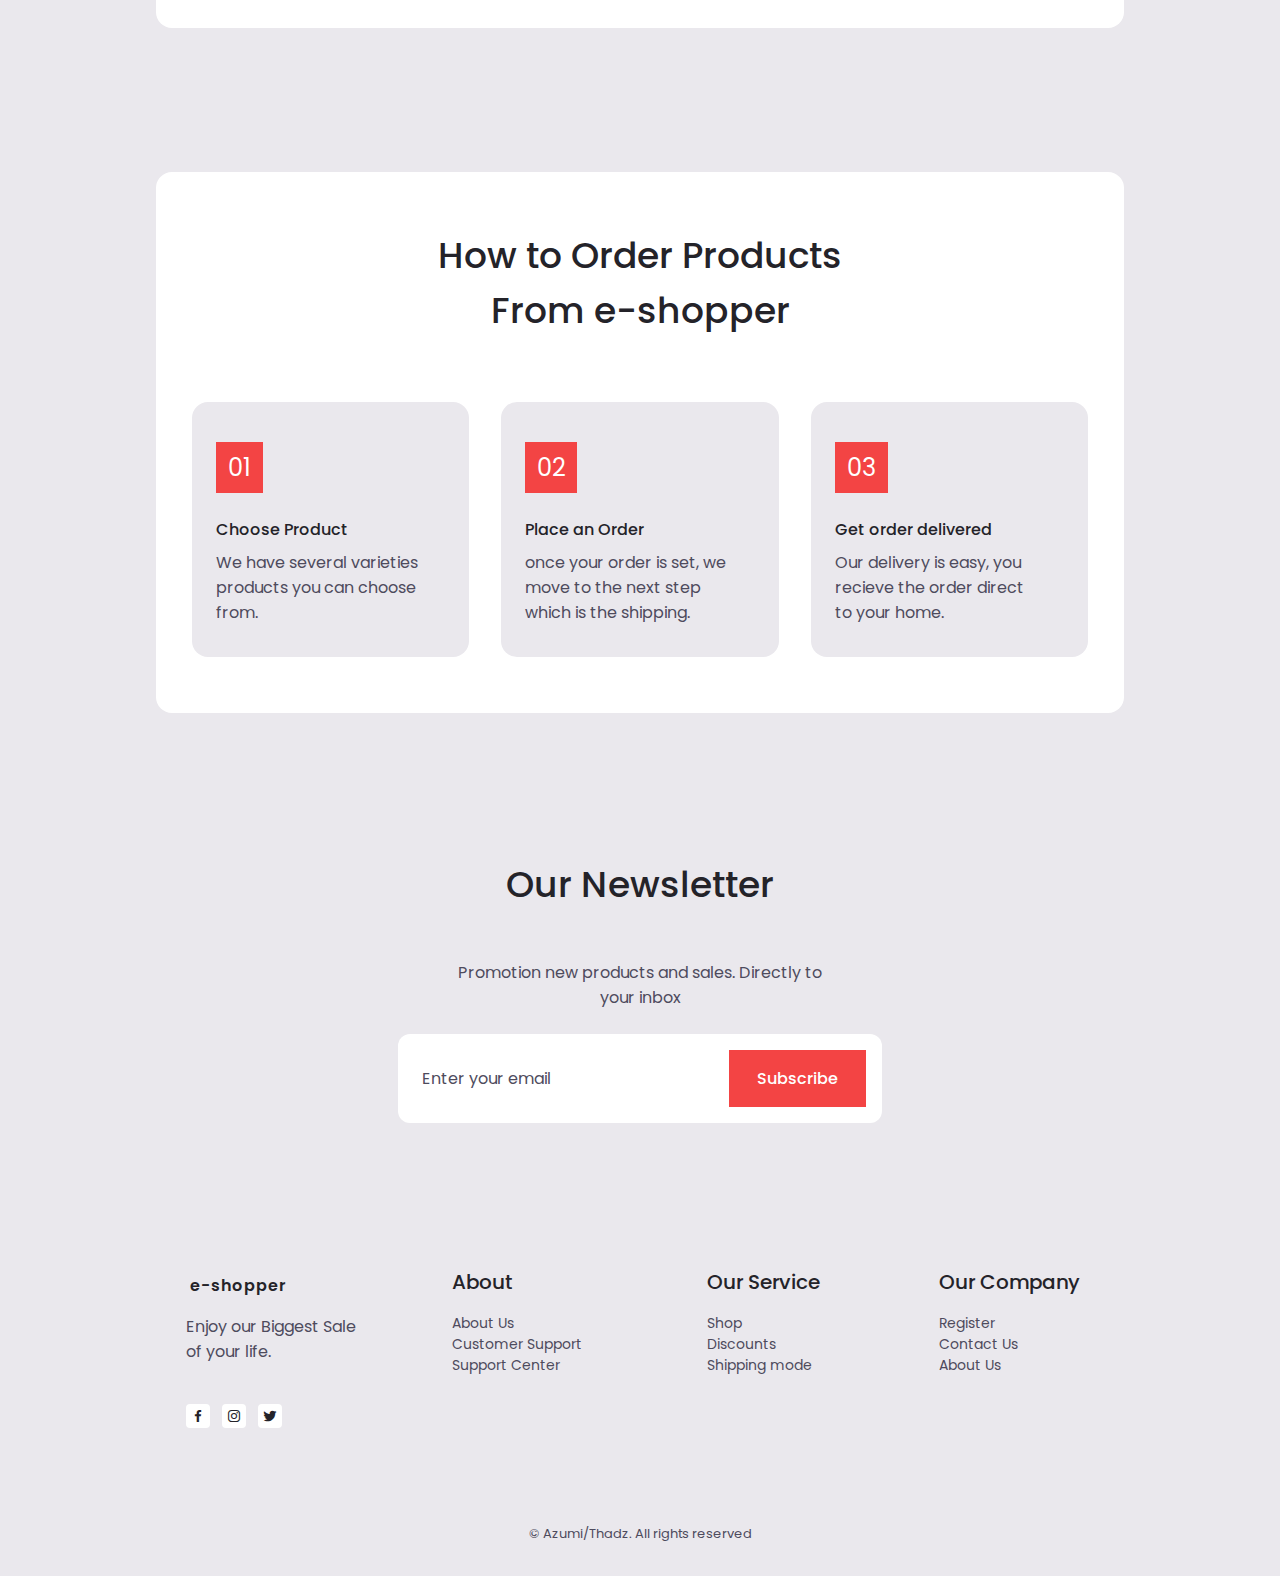
==== commit e2b3d398: "detail-items" ====
--- a/index.html
+++ b/index.html
@@ -6,7 +6,7 @@
     <meta name="viewport" content="width=device-width, initial-scale=1.0">
 
     <!--=============== BOXICONS ===============-->
-    <link rel="stylesheet" href="https://cdn.jsdelivr.net/npm/boxicons@latest/css/boxicons.min.css">
+    <link href='https://unpkg.com/boxicons@2.1.2/css/boxicons.min.css' rel='stylesheet'>
 
     <!--=============== SWIPER CSS ===============-->
     <link rel="stylesheet" href="https://cdn.jsdelivr.net/npm/swiper@8/swiper-bundle.min.css">
@@ -279,6 +279,7 @@
                 </div>
                 <div class="swiper-pagination"></div>
             </div>
+            
         </section>
 
         <!--=============== DISCOUNT ===============-->
@@ -490,8 +491,8 @@
 
                 <ul class="footer__link">
                     <li><a href="" class="footer__link">Shop</a></li>
-                    <li><a href="" class="footer__link">Discounts</a></li>
-                    <li><a href="" class="footer__link">Shipping mode</a></li>
+                    <li><a href="#" class="footer__link">Discounts</a></li>
+                    <li><a href="#" class="footer__link">Shipping mode</a></li>
                 </ul>
             </div>
             <!-- footer content 4-->
@@ -499,9 +500,9 @@
                 <h3 class="footer__title">Our Company</h3>
 
                 <ul class="footer__link">
-                    <li><a href="" class="footer__link">Register</a></li>
-                    <li><a href="" class="footer__link">Contact Us</a></li>
-                    <li><a href="" class="footer__link">About Us<a></li>
+                    <li><a href="#" class="footer__link">Register</a></li>
+                    <li><a href="#" class="footer__link">Contact Us</a></li>
+                    <li><a href="about.html" class="footer__link">About Us<a></li>
                 </ul>
             </div>
         </div>
@@ -509,9 +510,9 @@
     </footer>
 
     <!--=============== SCROLL UP ===============-->
-<a href="#" class="scrollup" id="scroll-up">
-    <i class="bx bx-up-arrow-alt scrollup__icon"></i>
-</a>
+    <a href="#" class="scrollup" id="scroll-up">
+        <i class="bx bx-up-arrow-alt scrollup__icon"></i>
+    </a>
 
     <!--=============== STYLE SWITCHER ===============-->
 
--- a/css/style.css
+++ b/css/style.css
@@ -13,6 +13,7 @@
     --shadow: rgba(50, 47, 47, 0.1);
     --scroll-bar-color: hsl(250, 12%, 90%);
     --scroll-thumb-color: hsl(250, 12%, 80%);
+    --first-color: hsl(var(--hue), 88%, 61%);
 
     /*========== Font and typography ==========*/
     --body-font: 'Poppins', sans-serif;
@@ -628,11 +629,123 @@
     font-size: var(--h2-font-size);
 }
 /*=============== DETAILS PAGE ===============*/
-
-
+.details__container {
+    grid-template-columns: repeat(2, 1fr);
+    align-items: center;
+    column-gap: 3rem;
+}
+.product__images {
+    grid-template-columns: repeat(2, 1fr);
+    align-items: center;
+    gap: 1.4rem;
+}
+.product__img {
+    background-color: var(--container-color);
+    padding: 1.2rem 0;
+    display: flex;
+    justify-content: center;
+    align-items: center;
+    border-radius: .5rem;
+    position: relative;
+    cursor: pointer;
+}
+.details__img-tag {
+    position: absolute;
+    top: 8%;
+    left: 8%;
+    background-color: var(--first-color);
+    color: #fff;
+    padding: .16rem .5rem;
+    border-radius: .25rem;
+}
+.product__img img {
+    width: 150px;
+}
+.details__subtitle {
+    font-size: var(--small-font-size);
+    color: var(--text-color);
+    margin-bottom: var(--mb-0-5);
+}
+.details__title {
+    font-size: var(--h2-font-size);
+    font-weight: var(--font-medium);
+    margin-bottom: var(--mb-0-75);
+}
+.rating {
+    display: flex;
+    column-gap: 1.2rem;
+    align-items: center;
+    margin-bottom: var(--mb-1);
+}
+.rating span {
+    font-size: var(--small-font-size);
+}
+.rating i {
+    margin-right: .1rem;
+}
+.detail__prices {
+    display: inline-flex;
+    align-items: center;
+    column-gap: .8rem;
+    margin-bottom: var(--h3-font-size);
+}
+.details__price  {
+    font-weight: var(--font-medium);
+    color: var(--title-color);
+    font-size: var(--h3-font-size);
+}
+.details__discount {
+    color: var(--first-color);
+    text-decoration: line-through;
+    font-weight: var(--font-medium);
+}
+.discount__percentage {
+    background-color: var(--title-color);
+    padding: .25rem .40rem;
+    font-size: var(--smaller-font-size);
+    color: #fff;
+}
+.description__details {
+    margin-bottom: var(--mb-2);
+    font-size: var(--small-font-size);
+}
+.description__title {
+    font-size: var(--normal-font-size);
+    margin-bottom: var(--mb-0-5);
+}
+.details .cart__amount {
+    margin-bottom: var(--mb-2-5);
+}
 /*=============== ABOUT PAGE ===============*/
-
-
+.about__container {
+    grid-template-columns: repeat(2, 1fr);
+    column-gap: 7rem;
+}
+.about__img {
+    width: 380px;
+    justify-self: center;
+}
+.about__title {
+    margin-bottom: var(--mb-1);
+    text-align: left;
+}
+.about__description {
+    margin-bottom: var(--mb-2);
+}
+.about__details {
+    display: grid;
+    row-gap: 1rem;
+}
+.about__details-description {
+    display: inline-flex;
+    column-gap: .5rem;
+    font-size: var(--small-font-size);
+}
+.about__details-icon {
+    font-size: 1rem;
+    color: (--first-color);
+    margin-top: .15rem;
+}
 /*=============== BLOG PAGE ===============*/
 .blog__container {
     row-gap: 1.8rem;
@@ -727,8 +840,49 @@
 
 
 /*=============== CONTACT PAGE ===============*/
-
-
+.contact__container {
+    grid-template-columns: .9fr 1.1fr;
+    column-gap: 1.5rem;
+}
+.contact__informnation {
+    display: flex;
+    align-items: center;
+    margin-bottom: var(--mb-2);
+}
+.contact__icon {
+    font-size: 2rem;
+    color: var(--first-color);
+    margin-right: var(--mb-0-75);
+}
+.contact__title {
+    font-size: var(--small-font-size);
+    color: var(--text-color);
+}
+.contact__form {
+    row-gap: 1.5rem;
+}
+.contact__content {
+    background-color: var(--container-color);
+    border-radius: .5rem;
+    padding: .75rem 1rem .25rem;
+}
+.contact__label {
+    font-size: var(--smaller-font-size);
+    color: var(--title-color);
+}
+.contact__input {
+    grid-template-columns: repeat(2, 1fr);
+    column-gap: 1.5rem;
+}
+.contact__input {
+    width: 100%;
+    background-color: var(--container-color);
+    color: var(--text-color);
+    font-size: var(--normal-font-size);
+    border: none;
+    outline: none;
+    padding: .25rem .5rem .5rem 0;
+}
 /*=============== FOOTER ===============*/
 .footer {
     position: relative;
@@ -1008,10 +1162,107 @@
 }
 
 /*=============== LIGHTBOX ===============*/
-
-
+.lightbox {
+    position: fixed;
+    left: 0;
+    top: 0;
+    width: 100%;
+    height: 100%;
+    background-color: rgb(0, 0, 0, .6);
+    z-index: var(--z-fixed);
+    display: none;
+    align-items: center;
+    justify-content: center;
+    cursor: zoom-out;
+    padding: 1.8rem;
+}
+.lightbox__img {
+    height: auto;
+    width: auto;
+    max-width: 100%;
+    max-height: 450px;
+    cursor: pointer;
+    background-color: var(--container-color);
+    display: block;
+    padding: .6rem;
+}
+.lightbox__content {
+    position: relative;
+}
+.lightbox__close {
+    position: absolute;
+    height: 40px;
+    width: 40px;
+    top: -2.6rem;
+    right: 0;
+    color: #fff;
+    font-size: 2rem;
+    text-align: center;
+    line-height: 40px;
+}
+.lightbox__caption {
+    position: absolute;
+    left: 0;
+    bottom: .2.2rem;
+    width: 100%;
+    display: flex;
+    justify-content: space-between;
+    font-size: var(--normal-font-size);
+    color: #fff;
+    font-weight: var(--font-medium);
+    z-index: -1;
+}
+.lightbox__controls .prev__item,
+.lightbox__controls .next__item {
+    position: absolute;
+    height: 40px;
+    width: 40px;
+    background-color: var(--body-color);
+    color: var(--title-color);
+    border-radius: 50%;
+    text-align: center;
+    cursor: pointer;
+    top: 50%;
+    margin-top: -20px;
+    z-index: 110;
+    transition: all 0.3s ease;
+}
+.lightbox__controls .prev__item:hover,
+.lightbox__controls .next__item:hover {
+    transform: scale(1.1);
+} 
+
+.lightbox__controls .prev__item:active,
+.lightbox__controls .next__item:active {
+    transform: scale(1);
+} 
+
+.lightbox__controls .prev__item {
+    left: 1.8rem;
+}
+.lightbox__controls .next__item {
+    right: 1.8rem;
+}
+.lightbox__controls .next__item .bx,
+.lightbox__controls .prev__item .bx {
+    font-size: 2rem;
+    line-height: 40px;
+}
 /* lightbox open */
-
+.lightbox.open {
+    display: flex;
+}
+.lightbox.open .lightbox__content {
+    animation: lightboxImage .5s ease;
+}
+@keyframes lightboxImage {
+    0% {
+        transform: scale(0.8);
+    }
+    100% {
+        transform: scale(1);
+    }
+}
 
 /* lightbox open animation */
 
@@ -1127,6 +1378,23 @@
     .questions__description {
         padding: 0 1.25rem 1.25rem 2.5rem;
     }
+    .contact__input {
+        grid-template-columns: 1fr;
+        row-gap: 1.5rem;
+    }
+    .about__container {
+        column-gap: 4rem;
+    }
+    .about__img {
+        width: 280px;
+    }
+    .details__container {
+        grid-template-columns: 1.1fr .9fr;
+    }
+    .details__title {
+        margin-bottom: var(--mb-0-5);
+    }
+
 }
 
 /* For medium devices */
@@ -1210,6 +1478,15 @@
     .questions__container {
         grid-template-columns: 1fr;
     }
+    .about__container {
+        grid-template-columns: 1fr;
+        row-gap: 2rem;
+    }
+    .details__container {
+        grid-template-columns: .8fr;
+        justify-content: center;
+        row-gap: 2rem;
+    }
     .footer__container {
         grid-template-columns: 1fr;
         row-gap: 2rem;
@@ -1254,6 +1531,13 @@
     .blog__post {
         grid-template-columns: 1fr;
         row-gap: .8rem;
+    }
+    .contact__container {
+        grid-template-columns: 1fr;
+        row-gap: 2rem;
+    }
+    .details__container {
+        grid-template-columns: 1fr;
     }
 }
 
@@ -1289,4 +1573,7 @@
     .blog__post {
         padding: .8rem;
     }
-}+    .product__images {
+        grid-template-columns: 1fr;
+    }
+}
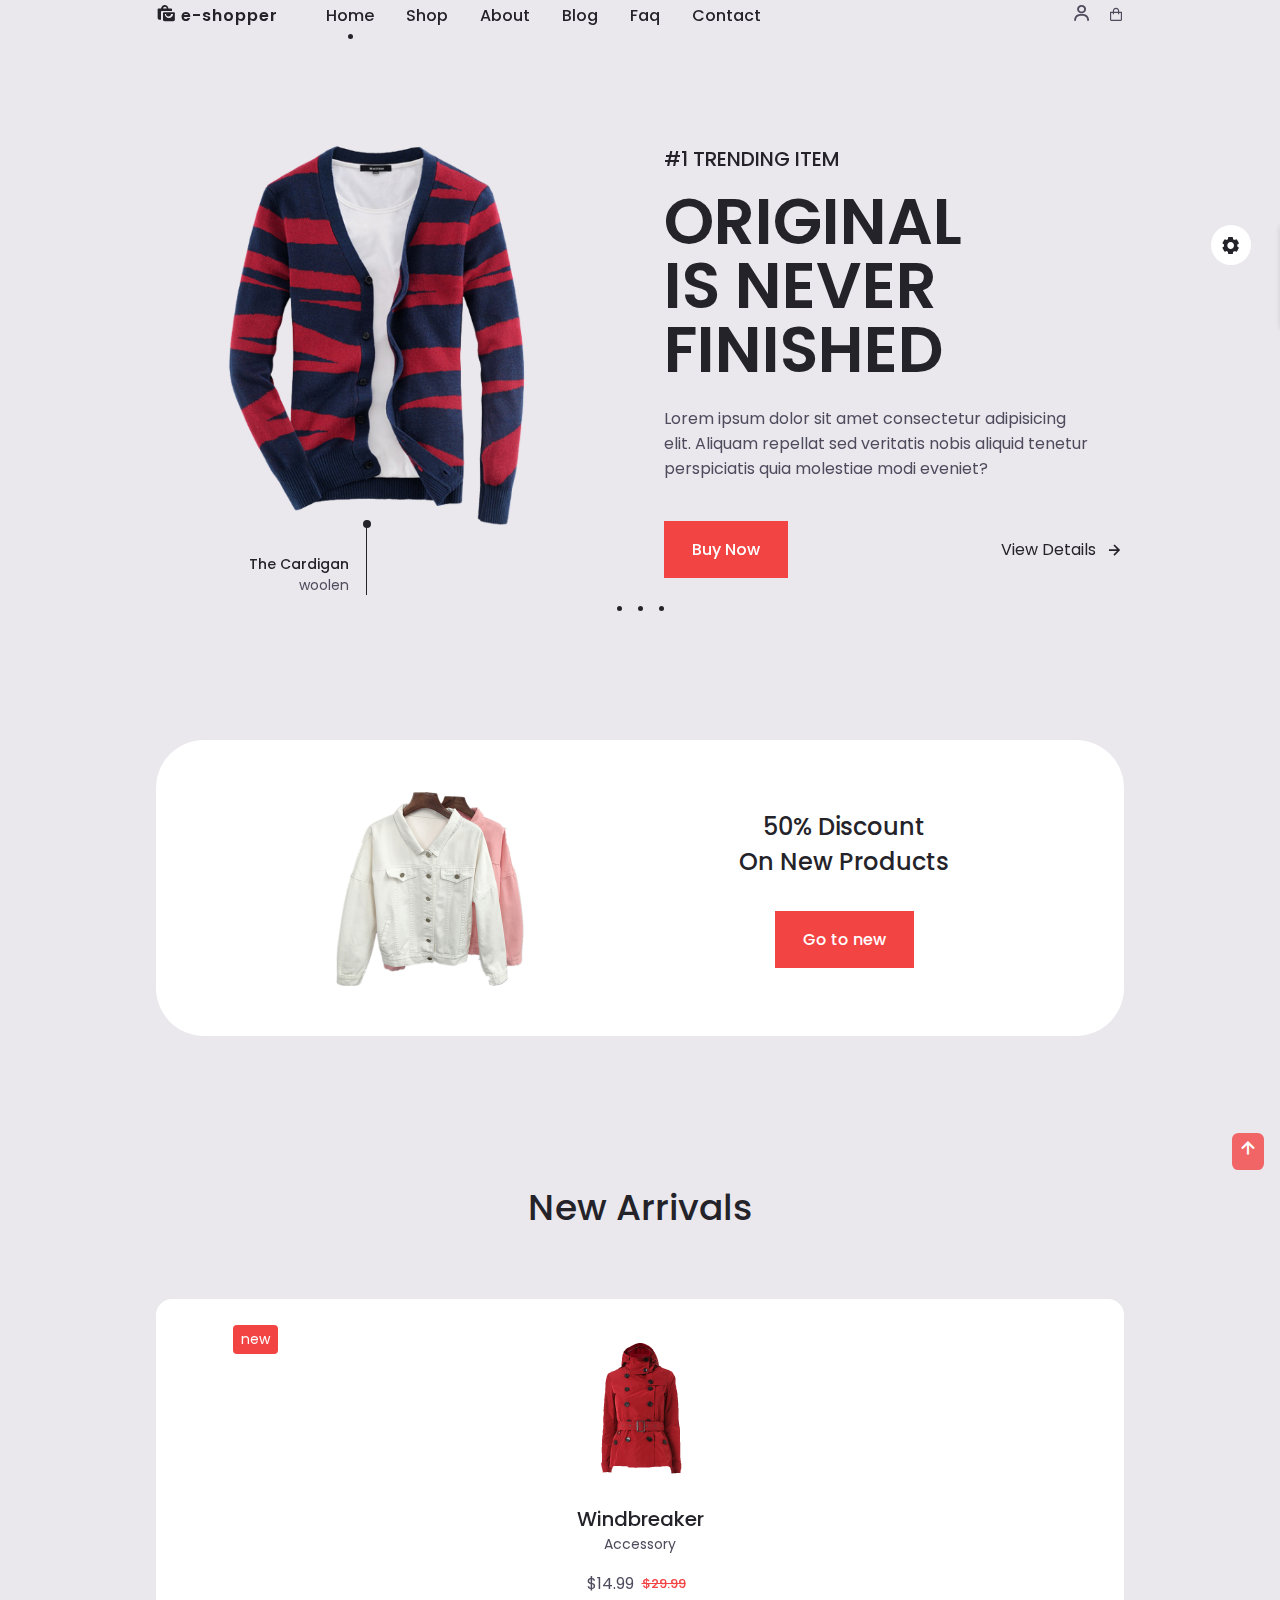
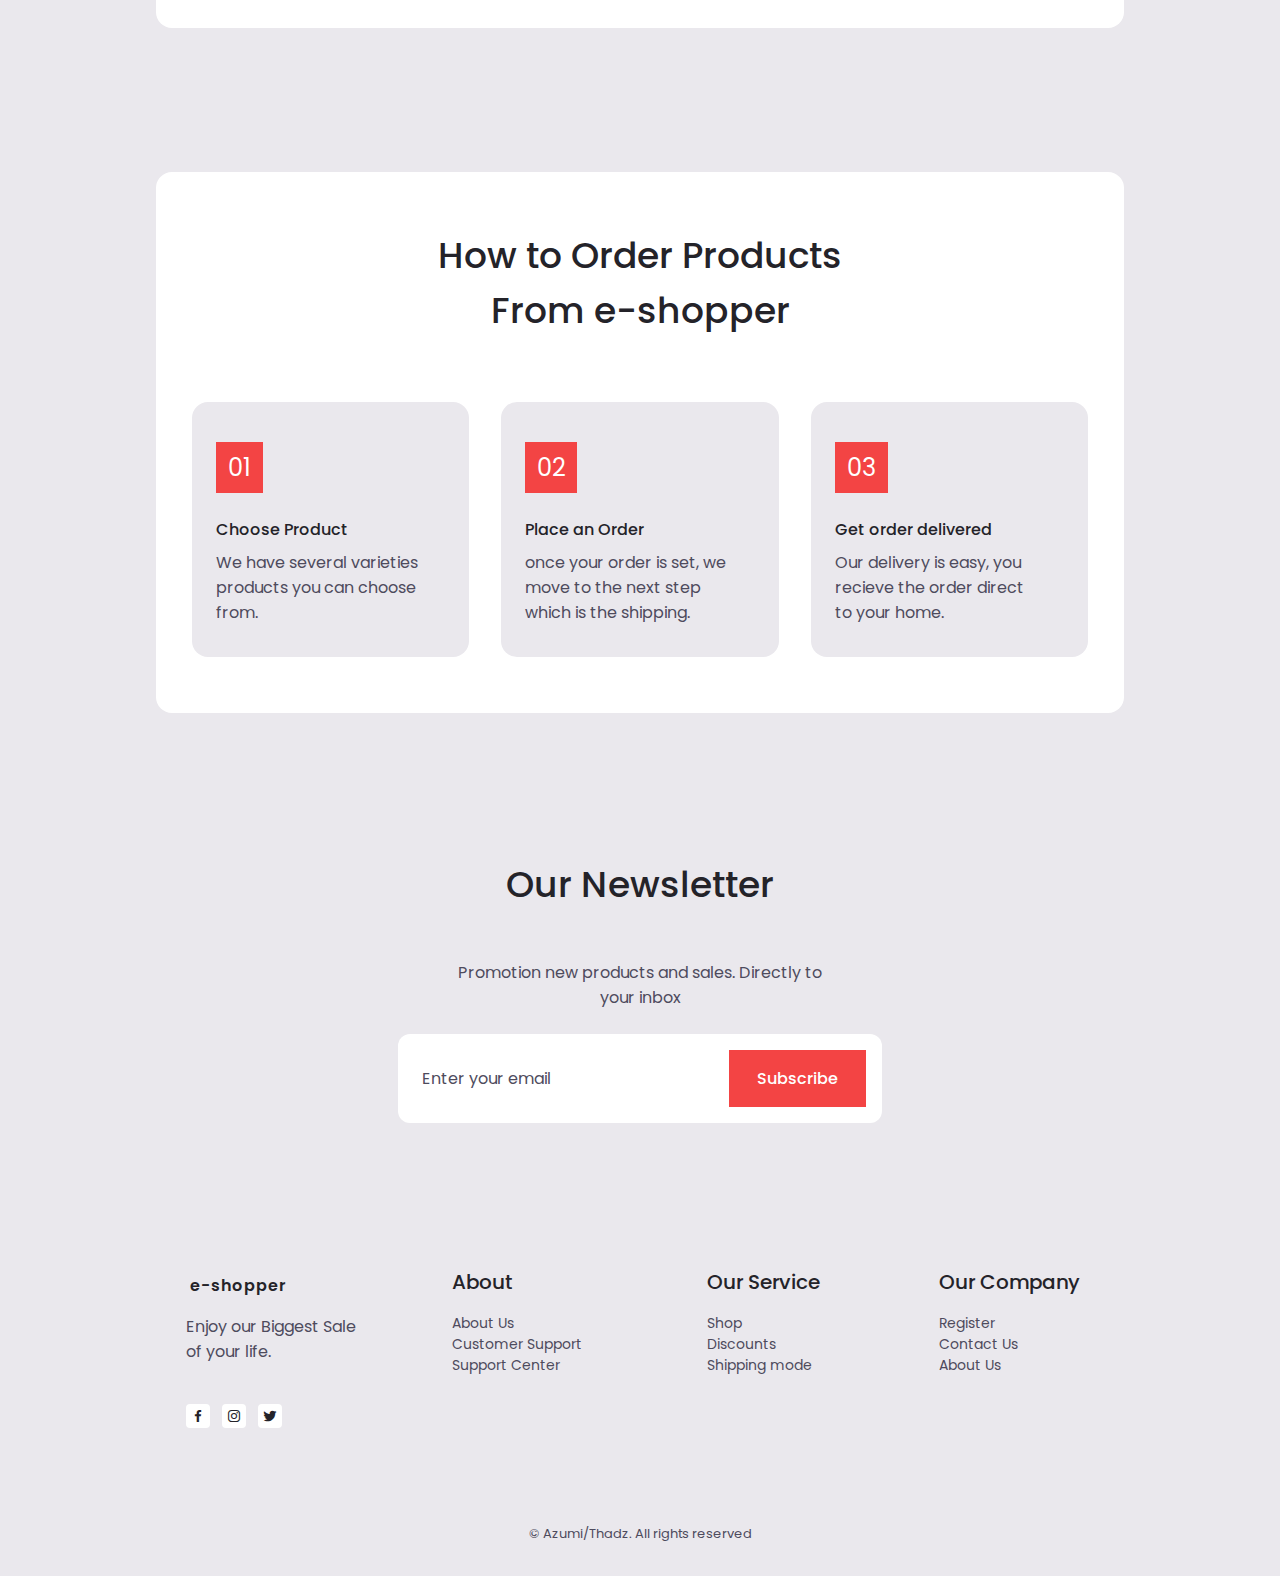
==== commit d7c221fc: "done" ====
--- a/index.html
+++ b/index.html
@@ -13,7 +13,8 @@
 
     <!--=============== CSS ===============-->
     <link rel="stylesheet" href="css/style.css">
-    <link rel="stylesheet" href="css/colors/color-1.css">
+    <link rel="stylesheet" class="js-color-style" href="css/colors/color-1.css">
+    
 
     <title>Responsive e-commerce website - Crypticalcoder</title>
 </head>
@@ -36,7 +37,7 @@
                     </li>
 
                     <li class="nav__item">
-                        <a href="cart.html" class="nav__link">Cart</a>
+                        <a href="about.html" class="nav__link">About</a>
                     </li>
 
                     <li class="nav__item">
@@ -197,7 +198,7 @@
 
     <!--=============== MAIN ===============-->
     <main class="main">
-        <!--=============== HOME ===============-->
+    <!--=============== HOME ===============-->
         <section class="home container">
             <div class="swiper home-swiper">
                 <div class="swiper-wrapper">
@@ -280,7 +281,8 @@
                 <div class="swiper-pagination"></div>
             </div>
             
-        </section>
+        </section>    
+        </main>
 
         <!--=============== DISCOUNT ===============-->
         <section class="discount section">
@@ -464,15 +466,15 @@
         <div class="footer__container container grid">
             <!-- footer content 1-->
             <div class="footer__content">
-                <a href="#" class="footer__logo">
+                <a href="index.html" class="footer__logo">
                     <i class="bx bxs shopping-bags footer__logo-icon"></i> e-shopper
                 </a>
                 <p class="footer__description">Enjoy our Biggest Sale <br>of your life.</p>
 
                 <ul class="footer__social">
-                    <a href="" class="footer__social-link"><i class="bx bxl-facebook"></i></a>
-                    <a href="" class="footer__social-link"><i class="bx bxl-instagram"></i></a>
-                    <a href="" class="footer__social-link"><i class="bx bxl-twitter"></i></a>
+                    <a href="#" class="footer__social-link"><i class="bx bxl-facebook"></i></a>
+                    <a href="#" class="footer__social-link"><i class="bx bxl-instagram"></i></a>
+                    <a href="#" class="footer__social-link"><i class="bx bxl-twitter"></i></a>
                 </ul>
             </div>
             <!-- footer content 2-->
@@ -480,9 +482,9 @@
                 <h3 class="footer__title">About</h3>
 
                 <ul class="footer__link">
-                    <li><a href="" class="footer__link">About Us</a></li>
-                    <li><a href="" class="footer__link">Customer Support</a></li>
-                    <li><a href="" class="footer__link">Support Center</a></li>
+                    <li><a href="about.html" class="footer__link">About Us</a></li>
+                    <li><a href="contact.html" class="footer__link">Customer Support</a></li>
+                    <li><a href="contact.html" class="footer__link">Support Center</a></li>
                 </ul>
             </div>
             <!-- footer content 3-->
@@ -490,9 +492,9 @@
                 <h3 class="footer__title">Our Service</h3>
 
                 <ul class="footer__link">
-                    <li><a href="" class="footer__link">Shop</a></li>
-                    <li><a href="#" class="footer__link">Discounts</a></li>
-                    <li><a href="#" class="footer__link">Shipping mode</a></li>
+                    <li><a href="shop.html" class="footer__link">Shop</a></li>
+                    <li><a href="index.html" class="footer__link">Discounts</a></li>
+                    <li><a href="index.html" class="footer__link">Shipping mode</a></li>
                 </ul>
             </div>
             <!-- footer content 4-->
@@ -500,8 +502,8 @@
                 <h3 class="footer__title">Our Company</h3>
 
                 <ul class="footer__link">
-                    <li><a href="#" class="footer__link">Register</a></li>
-                    <li><a href="#" class="footer__link">Contact Us</a></li>
+                    <li><a href="registration.html" class="footer__link">Register</a></li>
+                    <li><a href="contact.html" class="footer__link">Contact Us</a></li>
                     <li><a href="about.html" class="footer__link">About Us<a></li>
                 </ul>
             </div>
@@ -515,7 +517,22 @@
     </a>
 
     <!--=============== STYLE SWITCHER ===============-->
-
+    <div class="style__switcher">
+    <div class="style__switcher-toggler s__icon">
+            <i class="bx bxs-cog bx-spin"></i>
+        </div>
+
+        <h4>Theme colors</h4>
+
+        <div class="theme__colors js-theme-colors">
+            <button type="button" data-js-theme-color ="color-1" class="js-theme-color-item theme__button color-1" ><i class="bx bx-check"></i></button>
+            <button type="button" data-js-theme-color ="color-2" class="js-theme-color-item  theme__button color-2" ><i class="bx bx-check"></i></button>
+            <button type="button" data-js-theme-color ="color-3" class="js-theme-color-item  theme__button color-3" ><i class="bx bx-check"></i></button>
+            <button type="button" data-js-theme-color ="color-4"  class="js-theme-color-item  theme__button color-4"><i class="bx bx-check"></i></button>
+            <button type="button" data-js-theme-color ="color-5" class="js-theme-color-item  theme__button color-5" ><i class="bx bx-check"></i></button>
+        </div>
+    </div>
+    
     <!--=============== SWIPER JS ===============-->
     <script src="https://cdn.jsdelivr.net/npm/swiper@8/swiper-bundle.min.js"></script>
 
--- a/css/style.css
+++ b/css/style.css
@@ -1268,13 +1268,90 @@
 
 
 /*=============== STYLE SWITCHER ===============*/
-
+.style__switcher {
+    position: fixed;
+    right: 0;
+    top: 25%;
+    width: 200px;
+    z-index: var(--z-tooltip);
+    background-color: var(--container-color);
+    padding: 1rem;
+    box-shadow: -0.5px 0.5px 4px var(--shadow);
+    border-radius: .2rem;
+    transform: translateX(100%);
+    transition: .3s;
+}
+
+.style__switcher .s__icon {
+    position: absolute;
+    height: 40px;
+    width: 40px;
+    text-align: center;
+    font-size: 1.25rem;
+    color: var(--title-color);
+    background-color: var(--container-color);
+    right: 100%;
+    margin-right: 1.8rem;
+    cursor: pointer;
+    border-radius: 50%;
+    line-height: 45px;
+    top: 0;
+} 
+.style__switcher h4 {
+    margin-bottom: var(--mb-1);
+    color: var(--text-color);
+    font-size: var(--normal-font-size);
+    font-weight: var(--font-bold);
+    text-transform: capitalize;
+}
+.style__switcher .theme__colors {
+display: flex;
+flex-wrap: wrap;
+justify-content: space-between;
+}
+
+.style__switcher .theme__colors button {
+    height: 30px;
+    width: 30px;
+    position: relative;
+    border-radius: 50%;
+    vertical-align: middle;
+}
+.style__switcher .theme__colors button i {
+    color: #fff;
+    font-size: 1.2rem;
+    position: absolute;
+    top: 50%;
+    left: 50%;
+    transform: translate(-50%, -50%);
+    display: none;
+}
+
+.style__switcher .color-1 {
+    background-color: hsl(0, 88%, 61%);
+}
+.style__switcher .color-2 {
+    background-color: hsl(260, 88%, 61%);
+}
+.style__switcher .color-3 {
+    background-color: hsl(336, 88%, 61%);
+}
+.style__switcher .color-4 {
+    background-color: hsl(284, 88%, 61%);
+}
+.style__switcher .color-5 {
+    background-color: hsl(375, 88%, 61%);
+}
 
 /* Style switcher open */
-
+.style__switcher.open {
+    transform: translateX(-10px);
+}
 
 /* Active theme color */
-
+.style__switcher .theme__colors button.active i {
+    display: block;
+}
 
 /*=============== BREAKPOINTS ===============*/
 /* For large devices */
